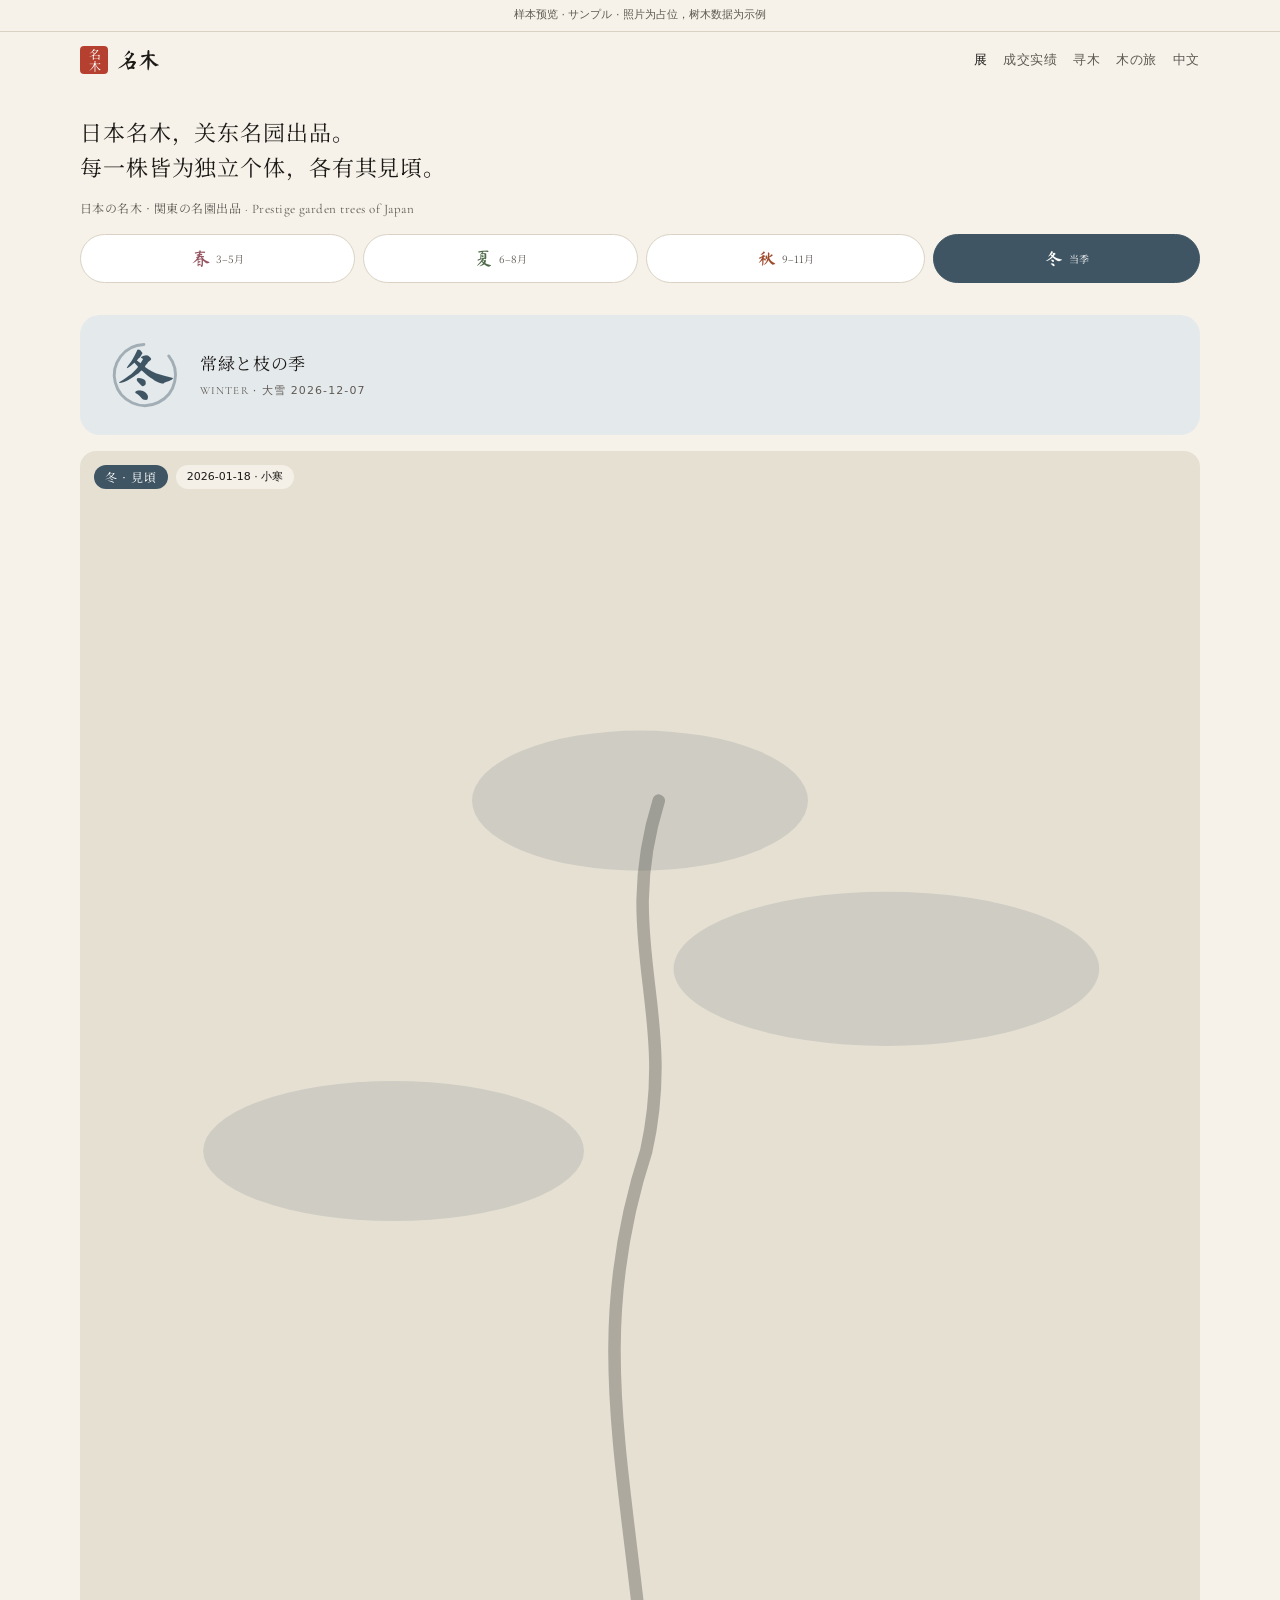
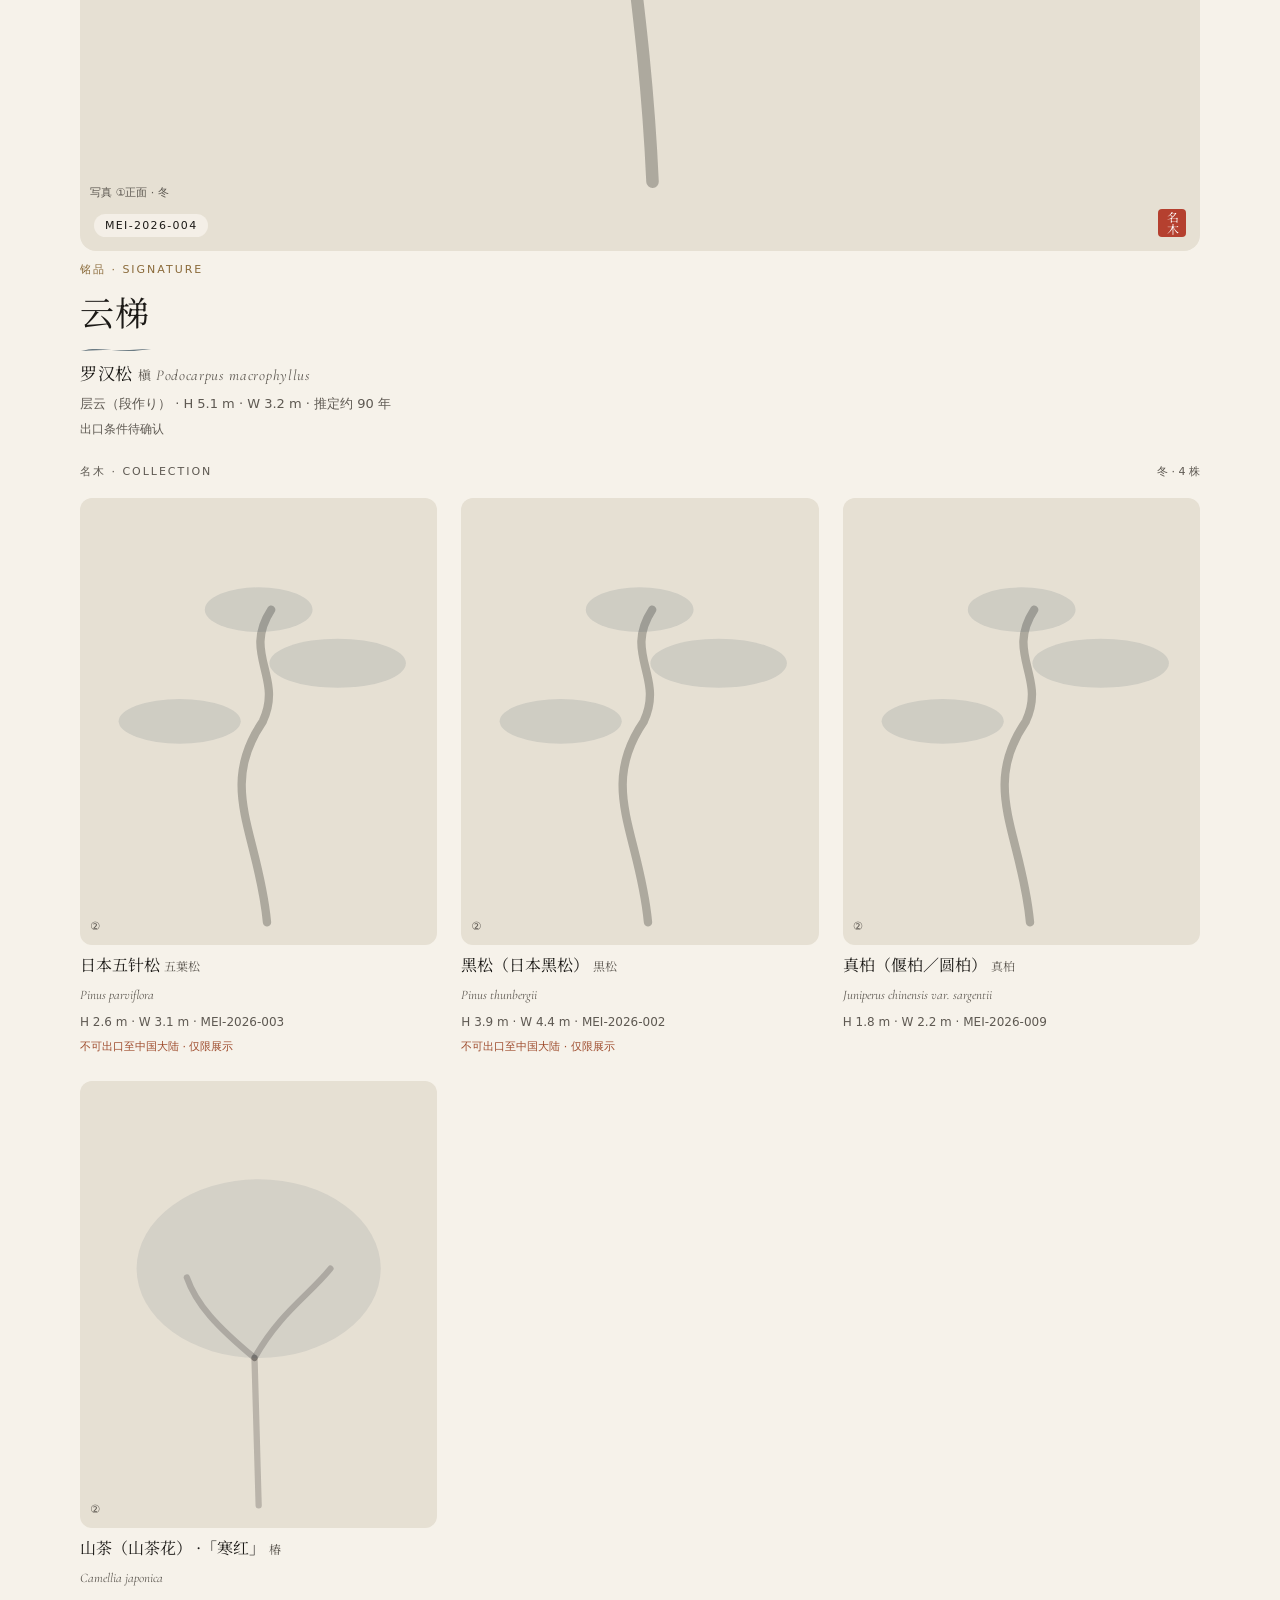
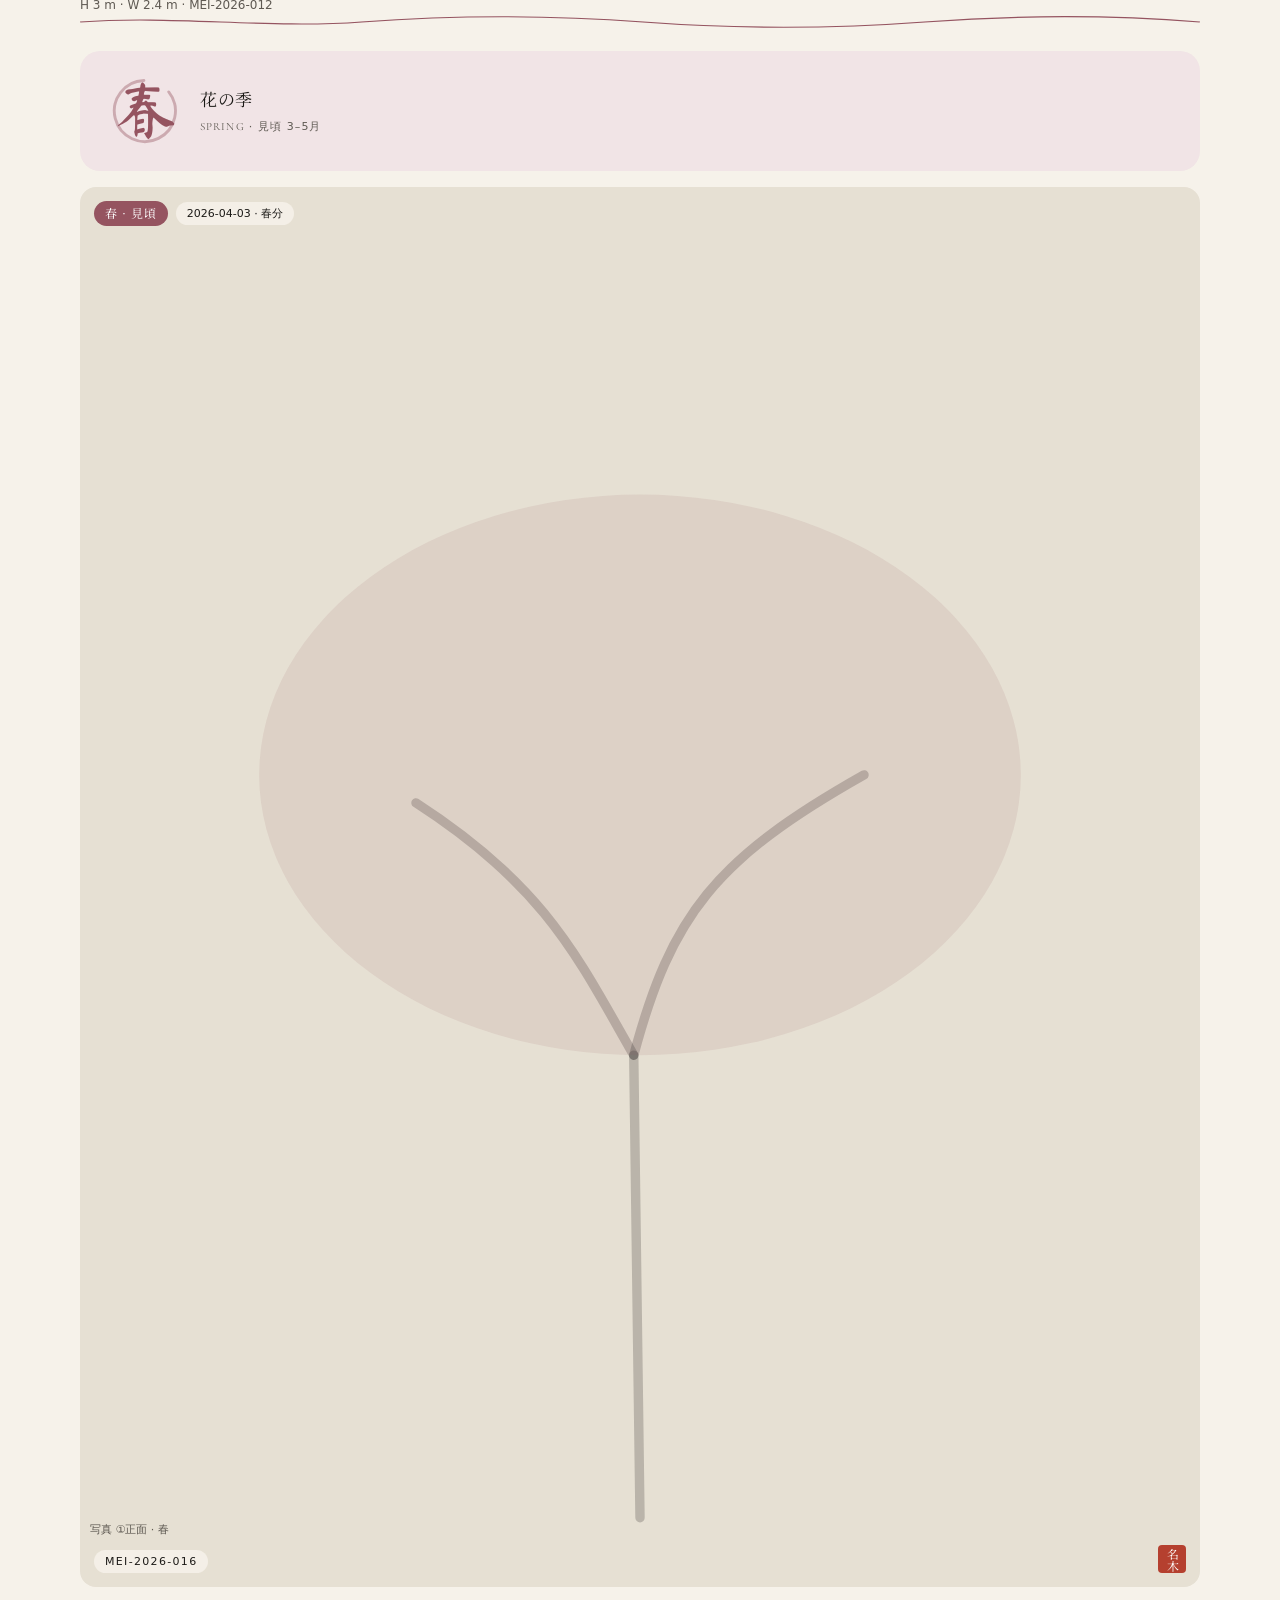
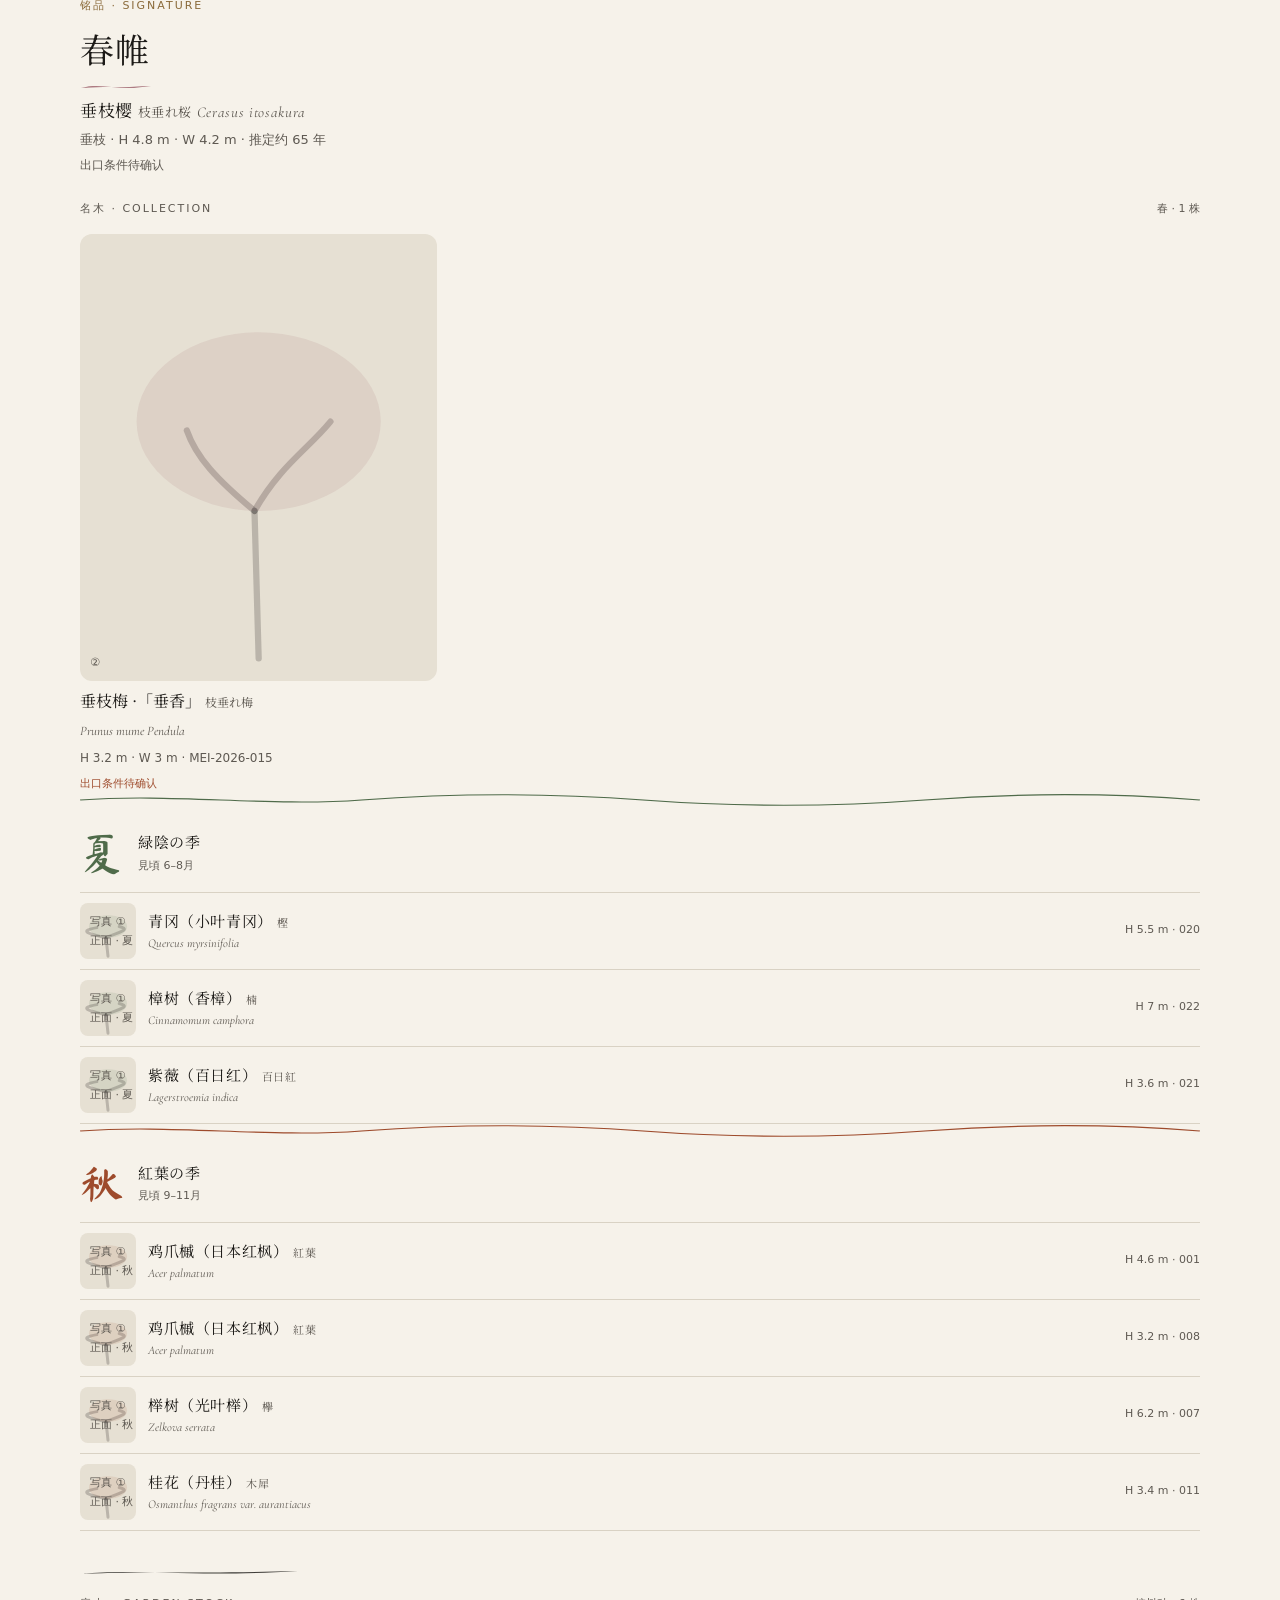
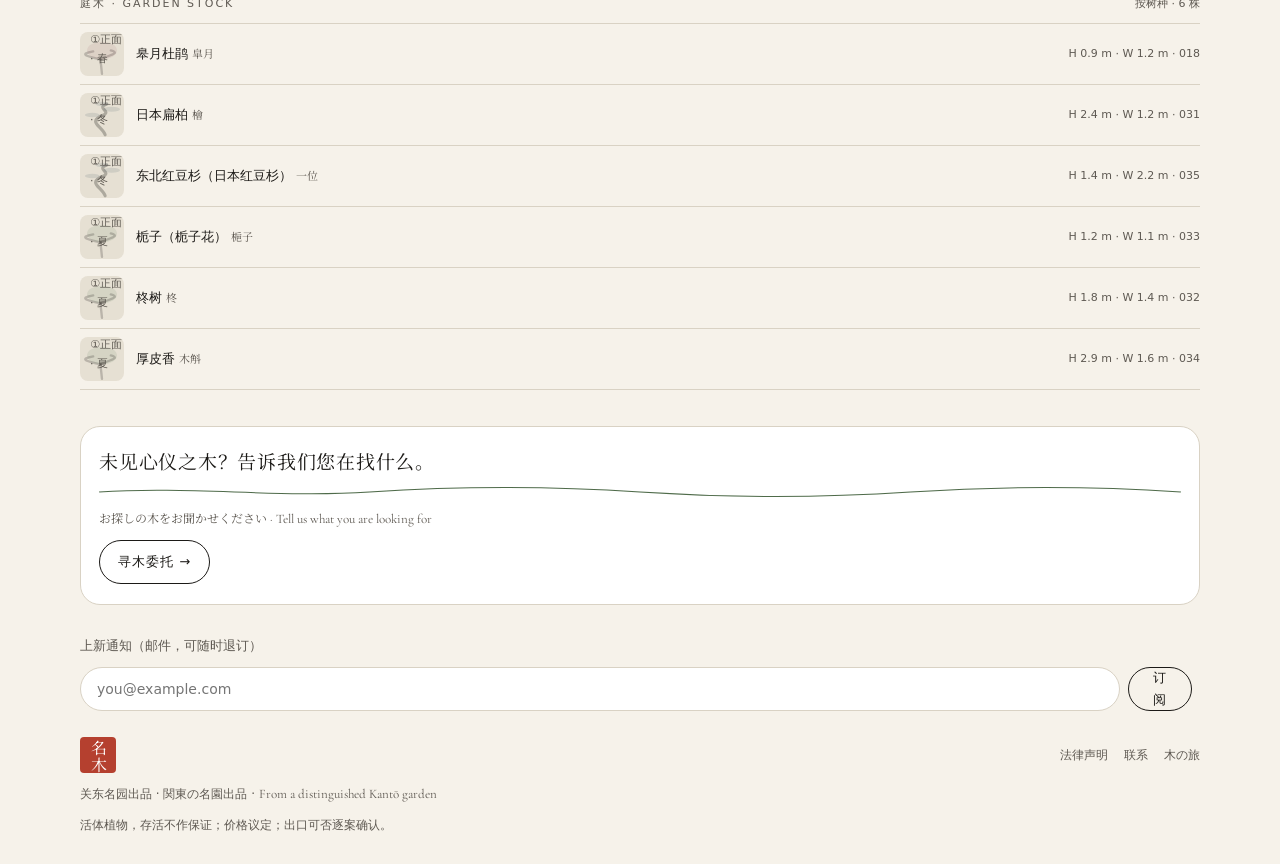
==== index.html @ 9f41e3e2 "mei: first code — four-season gallery, tree page, 木の旅, design system v2, seed data, API skeleton, sc" ====
<!doctype html>
<html lang="zh-Hans">
<head>
<meta charset="utf-8">
<meta name="viewport" content="width=device-width, initial-scale=1">
<title>名木 Mei — 日本名木 · 关东名园出品</title>
<meta name="description" content="日本名木的四季展厅。每一株皆为独立个体，各有其見頃。关东名园出品，价格议定，出口可否逐案确认。">
<meta name="mei-base" content="./">
<meta property="og:title" content="名木 Mei — 日本名木 · 关东名园出品">
<meta property="og:description" content="日本名木的四季展厅。每一株皆为独立个体，各有其見頃。">
<link rel="icon" href="assets/favicon.svg" type="image/svg+xml">
<!-- DEV ONLY: fonts from Google Fonts. Production self-hosts subsets (plan §8) — nothing Google-hosted on a China-facing page. -->
<link href="https://fonts.googleapis.com/css2?family=Noto+Serif+SC:wght@400;600&amp;family=Noto+Serif+JP:wght@400;600&amp;family=Shippori+Mincho+B1:wght@500;700&amp;family=ZCOOL+XiaoWei&amp;family=Ma+Shan+Zheng&amp;family=Cormorant+Garamond:ital,wght@0,400;0,500;1,400&amp;display=swap" rel="stylesheet">
<link rel="stylesheet" href="assets/mei.css">
</head>
<body>
<div id="sample-banner" class="sample-banner" aria-live="polite"></div>
<div class="wrap">
  <header class="hdr">
    <a class="brand" href="./" aria-label="名木 Mei 首页"><span class="seal">名木</span><span class="brush">名木</span></a>
    <nav>
      <a href="./" aria-current="page">展</a>
      <a href="./?sold=1">成交实绩</a>
      <a href="find/">寻木</a>
      <a href="journey/">木の旅</a>
      <a href="./?lang=zh" title="中文 · 日本語 · English">中文</a>
    </nav>
  </header>

  <section class="stack" style="padding-top: 26px; gap: 14px">
    <p class="dzh" style="font-size: 22px; line-height: 1.6">日本名木，关东名园出品。<br>每一株皆为独立个体，各有其見頃。</p>
    <p class="dja muted" lang="ja" style="font-size: 12px">日本の名木 · 関東の名園出品 <span class="en" style="font-size: 13px">· Prestige garden trees of Japan</span></p>
  </section>

  <main id="mei-home" style="margin-top: 14px"></main>

  <section class="panel white stack reveal in" style="margin-top: 36px; gap: 10px">
    <p class="dzh" style="font-size: 19px; line-height: 1.5">未见心仪之木？告诉我们您在找什么。</p>
    <svg class="orn wave" viewBox="0 0 320 12" preserveAspectRatio="none" aria-hidden="true" style="height: 12px"><path d="M0 6 C27 0 53 12 80 6 S133 0 160 6 S213 12 240 6 S293 0 320 6" fill="none" stroke="#4F6B4A" stroke-width="1"></path></svg>
    <p class="muted" lang="ja" style="font-size: 12px">お探しの木をお聞かせください <span class="en" style="font-size: 13px">· Tell us what you are looking for</span></p>
    <a class="btn ghost" href="find/" style="align-self: flex-start; padding: 0 18px">寻木委托 →</a>
  </section>

  <section class="stack" style="padding-top: 30px; gap: 10px">
    <label for="sub-email" class="muted" style="font-size: 13px">上新通知（邮件，可随时退订）</label>
    <form style="display: flex; gap: 8px" action="api/mei?action=subscribe" method="post" onsubmit="event.preventDefault(); this.querySelector('[data-msg]').textContent = '订阅功能在 P6 上线。';">
      <input id="sub-email" class="input" type="email" name="email" placeholder="you@example.com" required>
      <button type="submit" class="btn ghost" style="padding: 0 18px">订阅</button>
      <span data-msg class="muted" style="font-size: 12px; align-self: center"></span>
    </form>
  </section>

  <footer class="ftr">
    <div class="row">
      <span class="seal m">名木</span>
      <nav><a href="legal/">法律声明</a><a href="legal/#contact">联系</a><a href="journey/">木の旅</a></nav>
    </div>
    <span>关东名园出品 · 関東の名園出品 · <span class="en" style="font-size: 13px">From a distinguished Kantō garden</span></span>
    <span>活体植物，存活不作保证；价格议定；出口可否逐案确认。</span>
  </footer>
</div>
<script src="assets/qr.js"></script>
<script src="assets/mei.js"></script>
</body>
</html>
---- assets/mei.css ----
/* mei.css — 名木 Mei design system v2 (2026-10-03)
   Paper · ink · four seasons · gold hairline · red seal · curves.
   Rules: the paper is always paper; a season colour appears in five places only (chapter kanji,
   the hairline under a name, the 見頃 pill, the section wave, the poster corner); gold belongs to
   the signature tier; red belongs to the seal. The plaque is the one square thing. */

:root {
  --paper: #F6F2EA;
  --surface: #ECE7DC;
  --hairline: #D9D2C4;
  --ink: #1C1A17;
  --muted: #5E5952;
  --seal: #B5402F;
  --gold-line: #B08D57;
  --gold-text: #8A6A3A;
  --spring: #955460; --spring-tint: #F1E4E6;
  --summer: #4F6B4A; --summer-tint: #E8ECE2;
  --autumn: #9E4B2C; --autumn-tint: #F2E2D8;
  --winter: #3F5563; --winter-tint: #E4E9EC;
  --accent: var(--summer);
  --ph: #E6E0D3;

  --r-0: 0; --r-1: 6px; --r-2: 12px; --r-3: 20px; --r-pill: 999px;

  --f-sans: system-ui, "PingFang SC", "Hiragino Sans", "Microsoft YaHei", "Noto Sans CJK SC", sans-serif;
  --f-sans-ja: system-ui, "Hiragino Sans", "Yu Gothic", "Noto Sans CJK JP", sans-serif;
  --f-serif: "Noto Serif SC", "Noto Serif JP", serif;
  --f-serif-ja: "Noto Serif JP", serif;
  --f-dzh: "ZCOOL XiaoWei", "Noto Serif SC", serif;
  --f-dja: "Shippori Mincho B1", "Noto Serif JP", serif;
  --f-brush: "Ma Shan Zheng", "Noto Serif SC", serif;
  --f-latin: "Cormorant Garamond", Georgia, serif;

  --gutter: 16px;
  --max: 1200px;
}

*, *::before, *::after { box-sizing: border-box; }
html { -webkit-text-size-adjust: 100%; }
body {
  margin: 0; background: var(--paper); color: var(--ink);
  font-family: var(--f-sans); font-size: 16px; line-height: 1.7;
  -webkit-font-smoothing: antialiased;
}
:lang(ja) { font-family: var(--f-serif-ja); }
:lang(ja).sans, :lang(ja) .sans { font-family: var(--f-sans-ja); }
a { color: var(--accent); text-decoration: none; }
a:hover { color: #3E563A; }
img, svg, video { display: block; max-width: 100%; }
h1, h2, h3, p, dl, dt, dd, figure { margin: 0; }
button, input, select, textarea { font: inherit; color: inherit; }
button { cursor: pointer; }
:focus-visible { outline: 2px solid var(--ink); outline-offset: 3px; border-radius: 4px; }
.sr { position: absolute; width: 1px; height: 1px; overflow: hidden; clip: rect(0 0 0 0); white-space: nowrap; }

/* type voices */
.serif { font-family: var(--f-serif); }
.dzh { font-family: var(--f-dzh); letter-spacing: 0.04em; }
.dja { font-family: var(--f-dja); letter-spacing: 0.04em; }
.brush { font-family: var(--f-brush); }
.latin { font-family: var(--f-latin); font-style: italic; }
.en { font-family: var(--f-latin); }
.num { font-variant-numeric: tabular-nums; }
.muted { color: var(--muted); }
.lbl { font-size: 11px; letter-spacing: 0.18em; color: var(--muted); }
.vert { writing-mode: vertical-rl; text-orientation: mixed; }

/* season colours */
.s-spring { --season: var(--spring); --season-tint: var(--spring-tint); }
.s-summer { --season: var(--summer); --season-tint: var(--summer-tint); }
.s-autumn { --season: var(--autumn); --season-tint: var(--autumn-tint); }
.s-winter { --season: var(--winter); --season-tint: var(--winter-tint); }
.season-ink { color: var(--season); }

/* layout */
.wrap { width: 100%; max-width: var(--max); margin: 0 auto; padding: 0 var(--gutter); }
@media (min-width: 900px) { :root { --gutter: 40px; } }
.stack { display: flex; flex-direction: column; }
.grid2 { display: grid; grid-template-columns: repeat(2, minmax(0, 1fr)); gap: 14px; }
.grid4 { display: grid; grid-template-columns: repeat(4, minmax(0, 1fr)); gap: 8px; }
@media (min-width: 900px) { .grid2 { grid-template-columns: repeat(3, minmax(0, 1fr)); gap: 24px; } .grid4 { gap: 12px; } }

/* header / footer */
.hdr { height: 56px; display: flex; align-items: center; justify-content: space-between; }
.hdr nav { display: flex; gap: 16px; font-size: 13px; letter-spacing: 0.04em; }
.hdr nav a { color: var(--muted); }
.hdr nav a[aria-current="page"] { color: var(--ink); }
.brand { display: inline-flex; align-items: center; gap: 8px; color: var(--ink); }
.brand .brush { font-size: 22px; line-height: 1; }
.ftr { padding: 26px 0 28px; display: flex; flex-direction: column; gap: 10px; font-size: 12px; color: var(--muted); }
.ftr .row { display: flex; justify-content: space-between; align-items: center; }
.ftr nav { display: flex; gap: 16px; }
.ftr nav a { color: var(--muted); }

/* seal — the red 落款, two characters stacked */
.seal {
  display: inline-flex; align-items: center; justify-content: center;
  background: var(--seal); color: #fff; border-radius: 4px; line-height: 1;
  font-family: var(--f-dja); writing-mode: vertical-rl; text-orientation: upright; letter-spacing: 0.04em;
  width: 28px; height: 28px; font-size: 12px; flex-shrink: 0;
}
.seal.m { width: 36px; height: 36px; font-size: 16px; }
.seal.l { width: 44px; height: 44px; font-size: 19px; }
.seal.xl { width: 64px; height: 64px; font-size: 28px; }

/* pills */
.pill { display: inline-flex; align-items: center; gap: 6px; padding: 5px 11px; border-radius: var(--r-pill); font-size: 12px; letter-spacing: 0.08em; line-height: 1.2; }
.pill.season { color: #fff; background: var(--season); font-family: var(--f-serif); }
.pill.paper { color: var(--ink); background: rgba(246, 242, 234, 0.88); }
.pill.ghost { border: 1px solid var(--hairline); background: #fff; color: var(--ink); }

/* photo frames + placeholders */
.ph { position: relative; overflow: hidden; background: var(--ph); border-radius: var(--r-2); }
.ph > svg.silhouette { position: absolute; inset: 0; width: 100%; height: 100%; }
.ph > img { position: absolute; inset: 0; width: 100%; height: 100%; object-fit: cover; }
.ph .cap { position: absolute; left: 10px; bottom: 8px; font-size: 11px; color: var(--muted); }
.ph.hero { border-radius: 16px; aspect-ratio: 4 / 5; }
.ph.hero .cap { bottom: 48px; }   /* keep the placeholder caption clear of the catalogue pill */
.ph .tl { position: absolute; left: 14px; top: 14px; display: flex; gap: 8px; align-items: center; }
.ph .bl { position: absolute; left: 14px; bottom: 14px; }
.ph .br { position: absolute; right: 14px; bottom: 14px; }
@media (min-width: 900px) { .ph.hero.wide { aspect-ratio: 3 / 2; border-radius: 0 0 24px 24px; } }

/* cards, panels */
.card { border: 1px solid var(--hairline); border-radius: var(--r-2); background: #fff; }
.panel { background: var(--surface); border-radius: var(--r-3); padding: 20px 18px; }
.panel.white { background: #fff; border: 1px solid var(--hairline); }

/* the plaque — the one square thing */
.plaque { display: flex; flex-direction: column; }
.plaque .row { display: flex; justify-content: space-between; gap: 12px; padding: 10px 0; border-top: 1px solid var(--hairline); }
.plaque .row:last-child { border-bottom: 1px solid var(--hairline); }
.plaque dt { font-size: 13px; color: var(--muted); }
.plaque dd { font-size: 15px; text-align: right; }
.plaque + .foot { margin-top: 8px; font-size: 11px; color: var(--muted); line-height: 1.6; }

/* export status card with the season arc */
.export { position: relative; padding: 14px 16px 14px 24px; border: 1px solid var(--hairline); border-radius: var(--r-2); background: #fff; display: flex; flex-direction: column; gap: 6px; }
.export .arc { position: absolute; left: 7px; top: 14px; }
.export .zh { font-family: var(--f-dzh); font-size: 16px; line-height: 1.5; }
.export .sub { font-size: 12px; color: var(--muted); }
.export .fixed { margin-top: 4px; font-size: 12px; color: var(--muted); line-height: 1.6; }

/* buttons */
.btn { display: inline-flex; align-items: center; justify-content: center; height: 52px; padding: 0 22px; border-radius: var(--r-pill); border: 0; background: var(--accent); color: #fff; font-size: 16px; letter-spacing: 0.12em; }
.btn.block { width: 100%; }
.btn.ghost { background: transparent; border: 1px solid var(--ink); color: var(--ink); height: 44px; font-size: 13px; letter-spacing: 0.08em; }
.input { height: 44px; border: 1px solid var(--hairline); border-radius: var(--r-pill); background: #fff; padding: 0 16px; font-size: 14px; width: 100%; }

/* section ornaments (SVG injected by mei.js) */
.orn { display: block; }
.orn.wave { width: 100%; height: 14px; }
.orn.brushline { width: 220px; height: 12px; }
.orn.branch { width: 170px; height: 18px; }

/* chapter head */
.chapter-head { position: relative; padding: 18px 18px 18px 20px; background: var(--season-tint); border-radius: var(--r-3); display: flex; align-items: center; gap: 16px; }
.chapter-head .kanji { position: relative; width: 84px; height: 84px; flex-shrink: 0; }
.chapter-head .kanji svg { position: absolute; inset: 0; }
.chapter-head .kanji .brush { position: absolute; left: 16px; top: 10px; font-size: 60px; line-height: 1; color: var(--season); }
.chapter-head .title { font-family: var(--f-dzh); font-size: 17px; letter-spacing: 0.04em; }
.chapter-head .sub { font-size: 11px; color: var(--muted); letter-spacing: 0.1em; font-family: var(--f-latin); }

/* season nav */
.season-nav { display: flex; gap: 8px; }
.season-nav a { flex-grow: 1; justify-content: center; font-family: var(--f-brush); font-size: 18px; padding: 8px 0; border: 1px solid var(--hairline); background: #fff; color: var(--season); border-radius: var(--r-pill); display: inline-flex; align-items: center; gap: 6px; }
.season-nav a small { font-family: var(--f-serif); font-size: 10px; color: var(--muted); }
.season-nav a.on { background: var(--season); border-color: var(--season); color: #fff; }
.season-nav a.on small { color: #fff; }

/* tree cards */
.tcard { display: flex; flex-direction: column; gap: 6px; color: var(--ink); }
.tcard .name { font-family: var(--f-dzh); font-size: 16px; }
.tcard .name .ja { font-size: 12px; color: var(--muted); }
.tcard .latin { font-size: 13px; color: var(--muted); }
.tcard .meta { font-size: 12px; color: var(--muted); }
.tcard .warn { font-size: 11px; color: var(--autumn); }
.sig { display: flex; flex-direction: column; gap: 10px; color: var(--ink); }
.sig .tier { font-size: 11px; letter-spacing: 0.18em; color: var(--gold-text); }
.sig h2 { font-family: var(--f-dzh); font-size: 34px; font-weight: 400; letter-spacing: 0.04em; }
.rowl { display: grid; grid-template-columns: 56px minmax(0, 1fr) auto; gap: 12px; align-items: center; padding: 10px 0; border-top: 1px solid var(--hairline); color: var(--ink); }
.rowl:last-child { border-bottom: 1px solid var(--hairline); }
.rowl .ph { height: 56px; border-radius: 8px; }
.rowl.small { grid-template-columns: 44px minmax(0, 1fr) auto; padding: 8px 0; }
.rowl.small .ph { height: 44px; }

/* tree page */
.tree-name h1 { font-family: var(--f-dzh); font-size: 46px; font-weight: 400; line-height: 1.1; letter-spacing: 0.04em; }
.tree-name .species { font-family: var(--f-dzh); font-size: 20px; line-height: 1.5; }
.tree-name .latin { font-size: 19px; color: var(--muted); }
.tree-name .en { font-size: 13px; color: var(--muted); }
.tree-name .vert { font-family: var(--f-dja); font-size: 17px; letter-spacing: 0.22em; color: var(--muted); border-left: 1px solid var(--hairline); padding-left: 10px; justify-self: end; margin-top: 22px; }
.text h2 { font-family: var(--f-dzh); font-size: 24px; font-weight: 400; line-height: 1.45; letter-spacing: 0.02em; }
.text p { font-family: var(--f-serif); font-size: 16px; line-height: 1.9; }
.knowledge dl { display: flex; flex-direction: column; gap: 10px; }
.knowledge .k { display: grid; grid-template-columns: 56px minmax(0, 1fr); gap: 10px; }
.knowledge dt { font-size: 12px; color: var(--muted); padding-top: 3px; }
.knowledge dd { font-size: 14px; line-height: 1.7; }
@media (min-width: 900px) {
  .tree-grid { display: grid; grid-template-columns: repeat(12, minmax(0, 1fr)); gap: 32px; }
  .tree-grid .left { grid-column: span 7; }
  .tree-grid .right { grid-column: span 5; position: sticky; top: 24px; align-self: start; }
  .tree-name h1 { font-size: 56px; }
  .knowledge dl { display: grid; grid-template-columns: repeat(2, minmax(0, 1fr)); gap: 14px 28px; }
}

/* motion */
.reveal { opacity: 0; transform: translateY(12px); transition: opacity 600ms ease-out, transform 600ms ease-out; }
.reveal.in { opacity: 1; transform: none; }
@media (prefers-reduced-motion: reduce) { .reveal { opacity: 1; transform: none; transition: none; } }

/* sample banner (preview only) */
.sample-banner { font-size: 11px; color: var(--muted); text-align: center; padding: 6px 16px; border-bottom: 1px solid var(--hairline); }
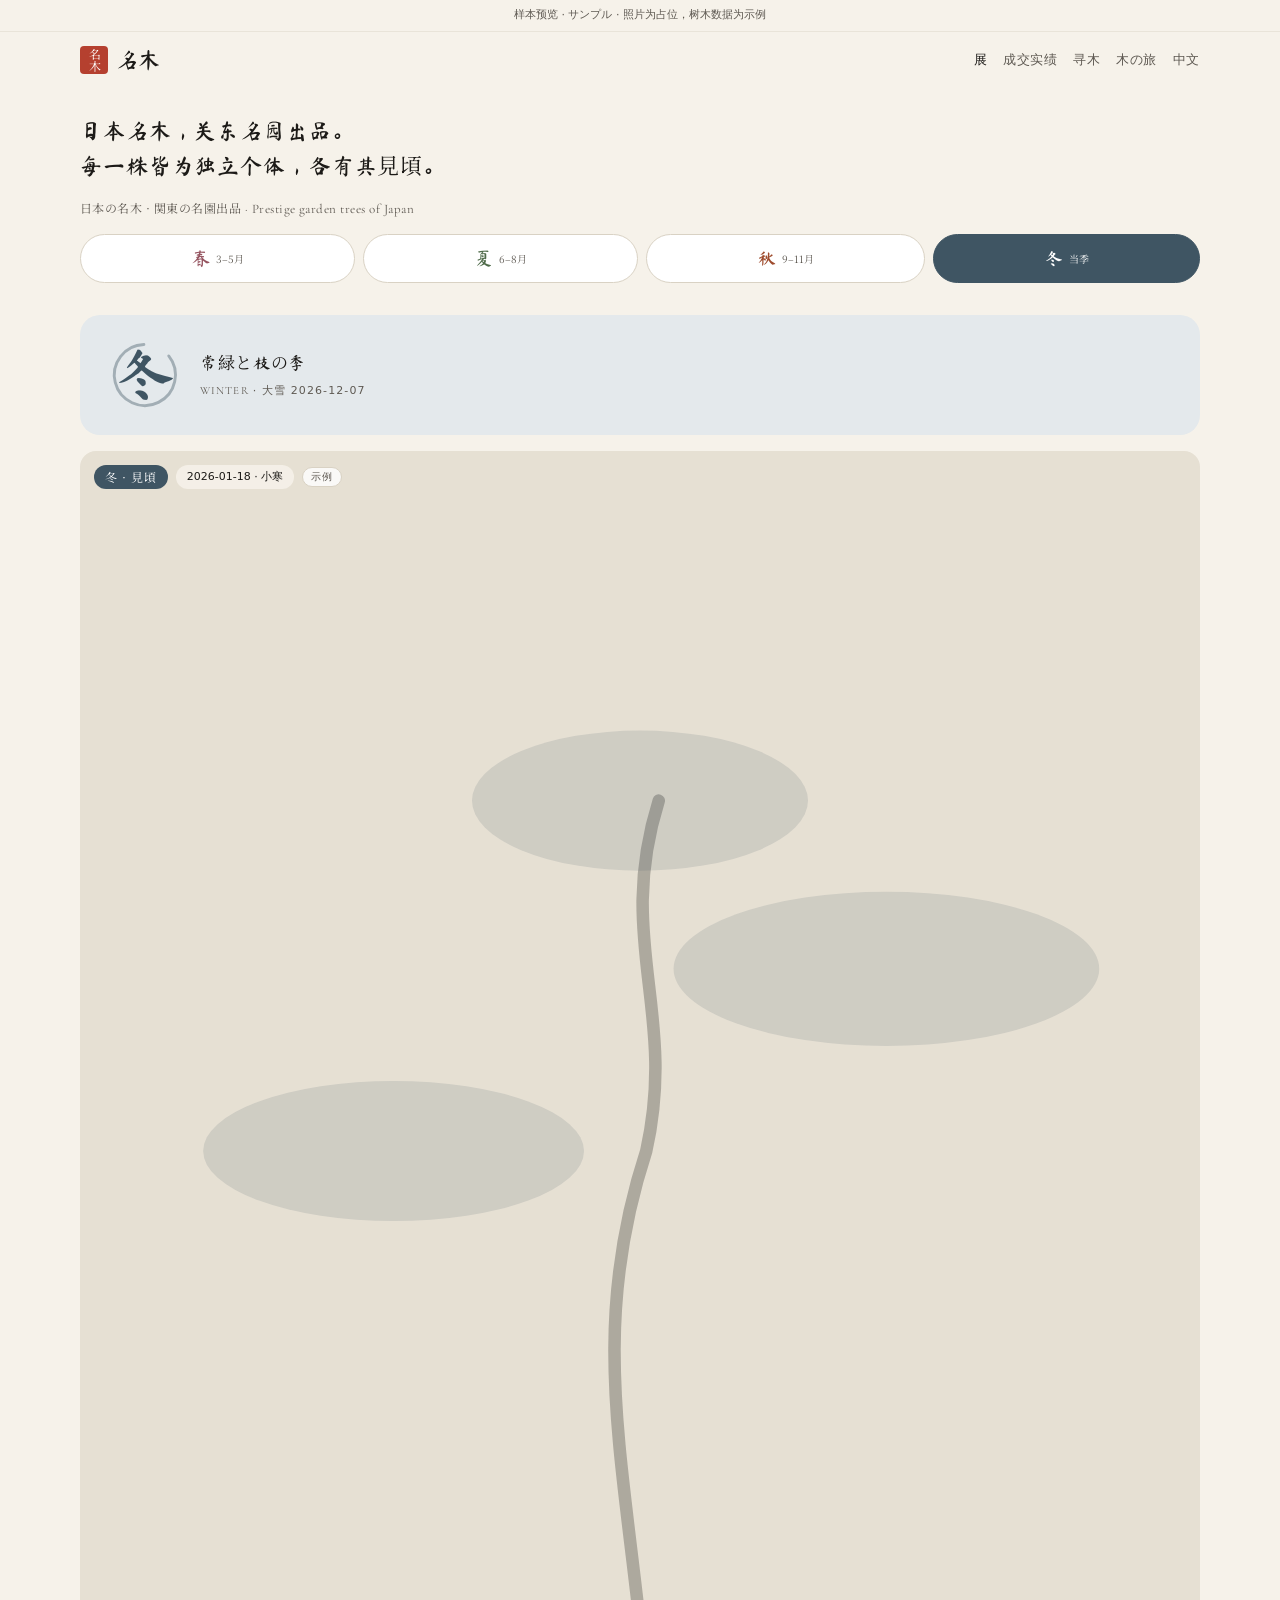
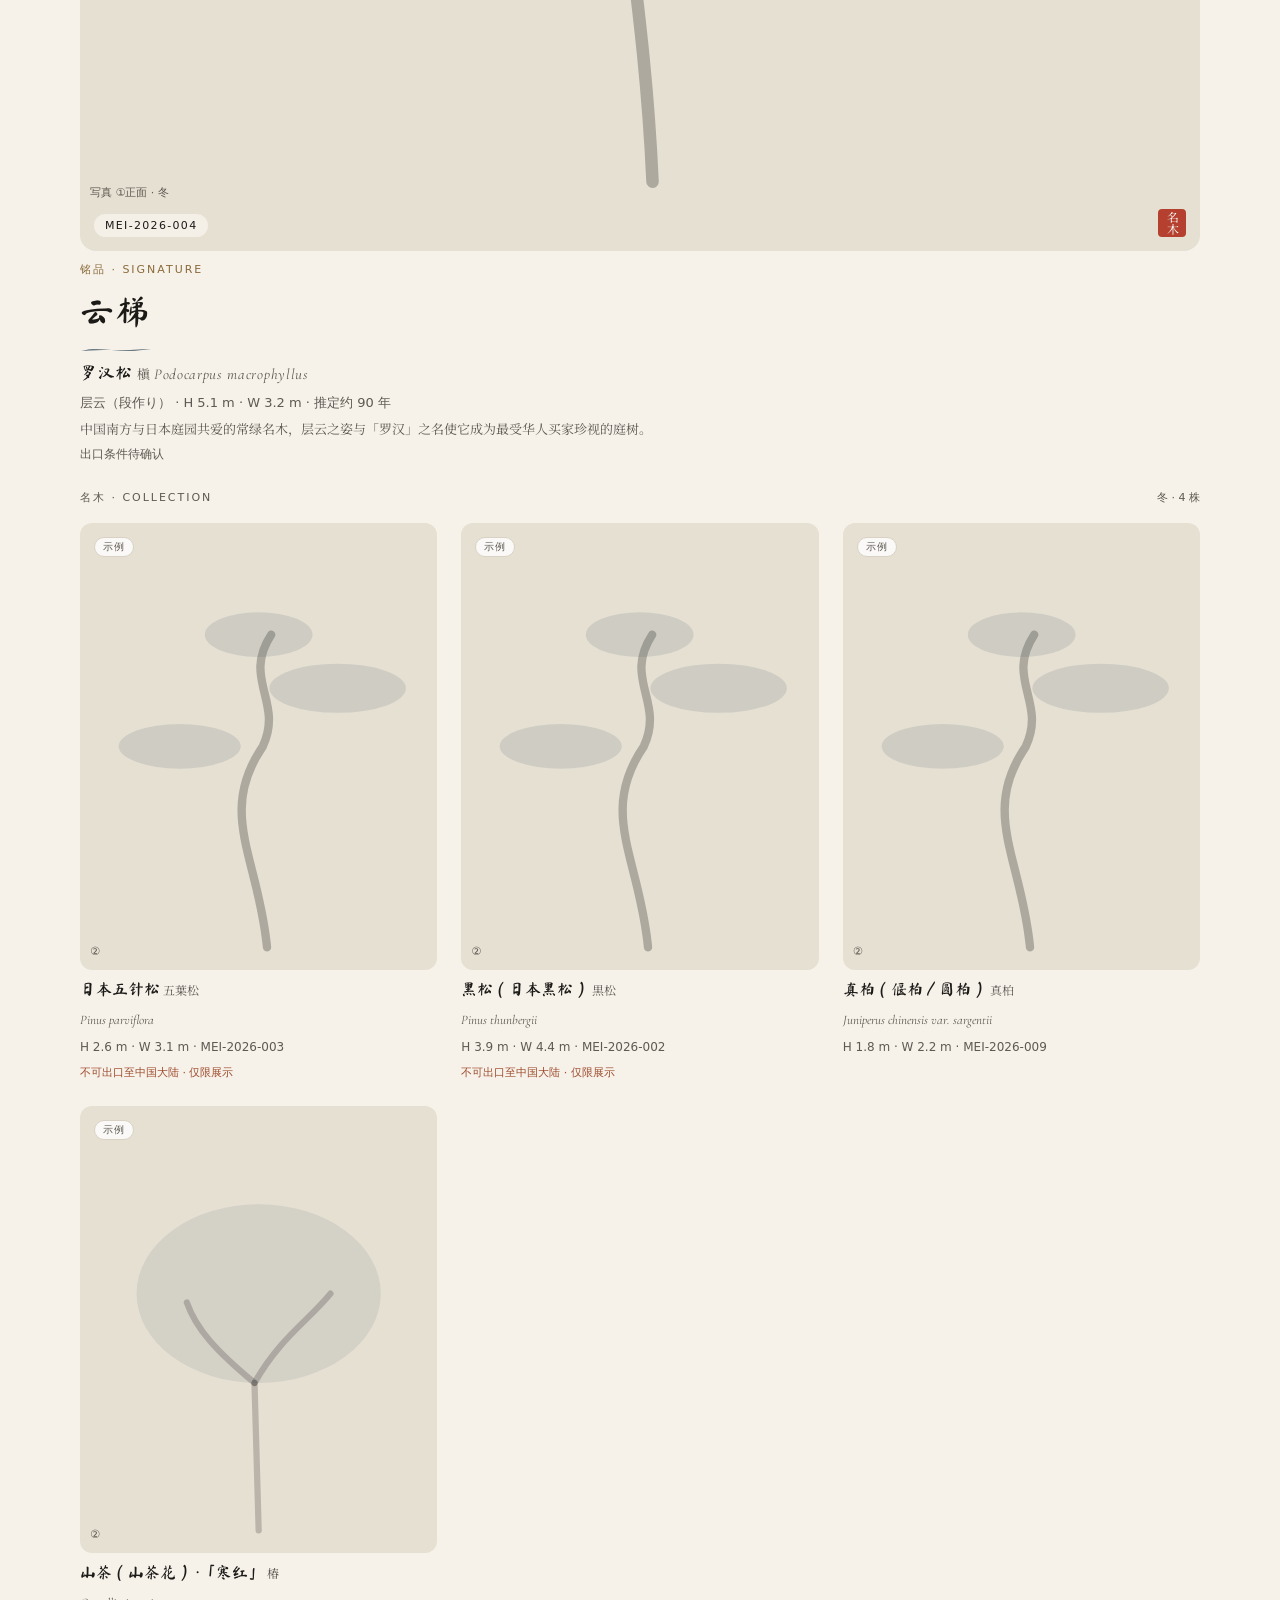
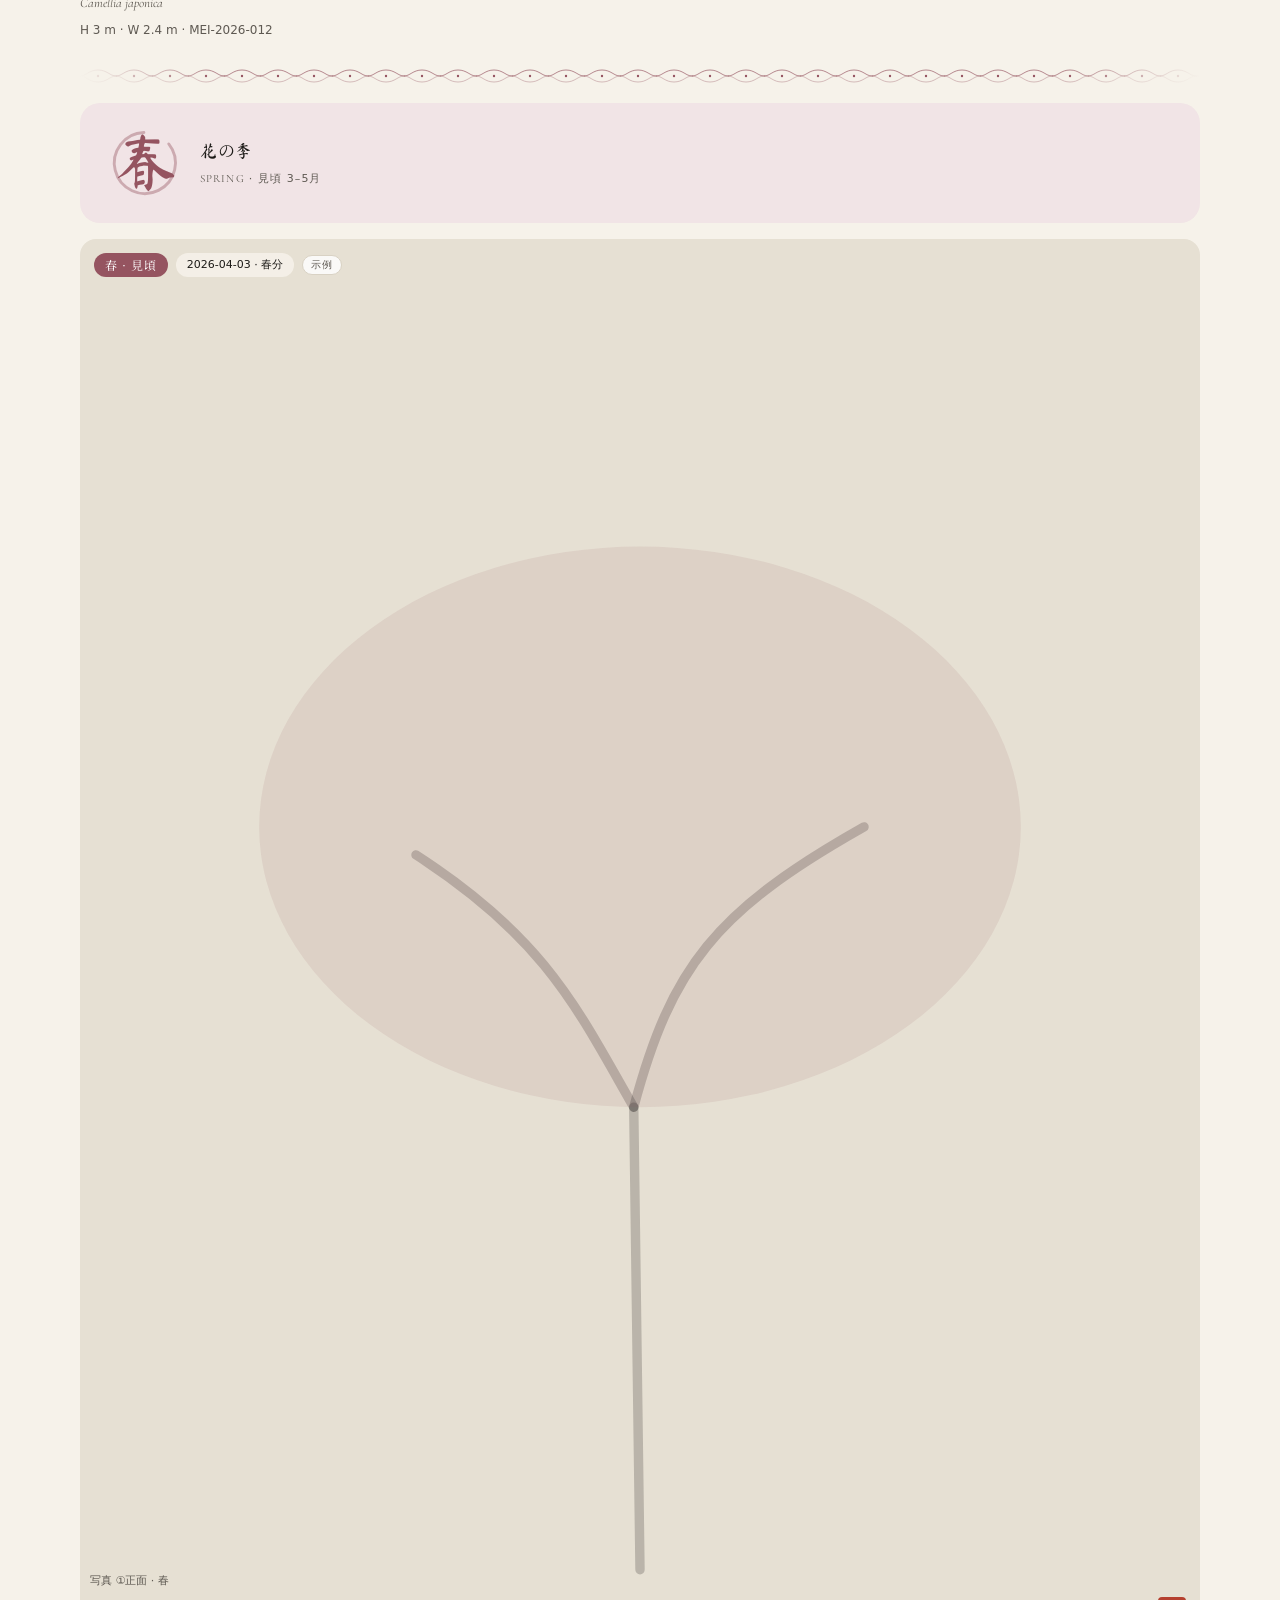
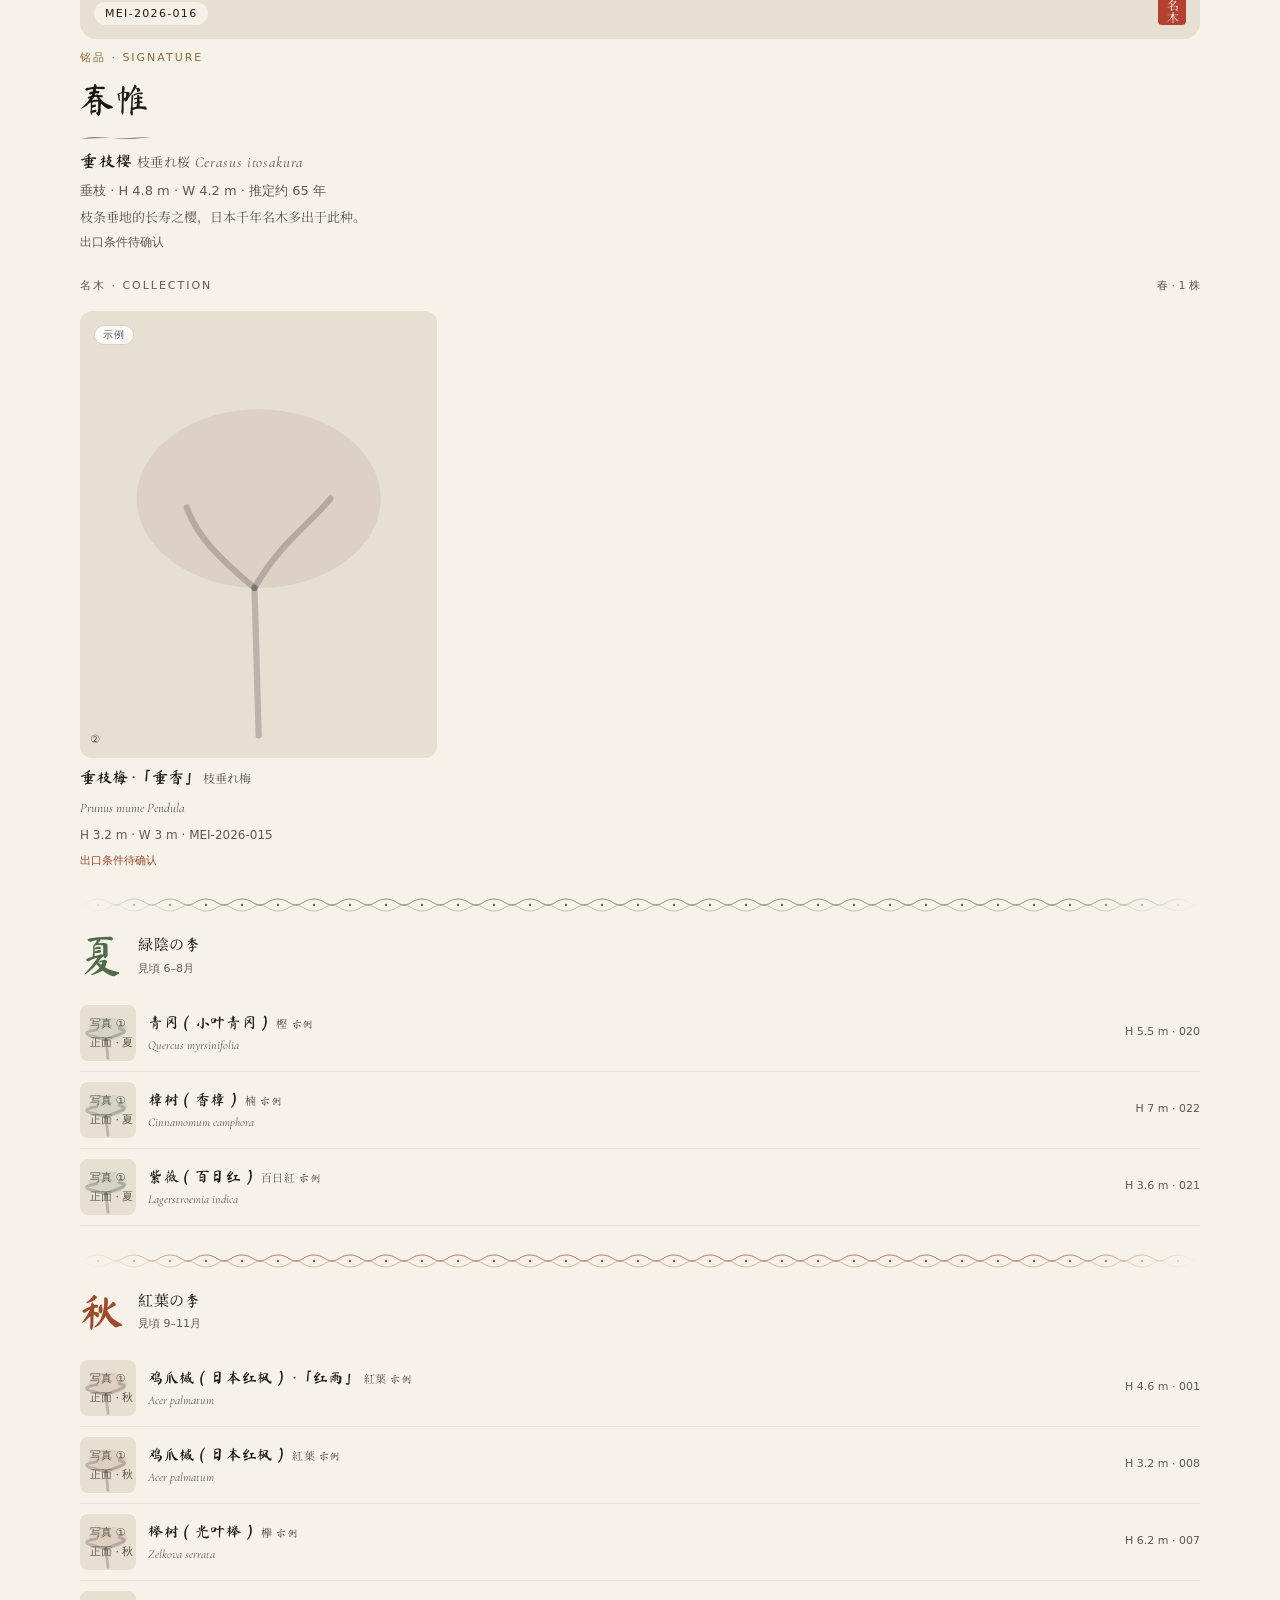
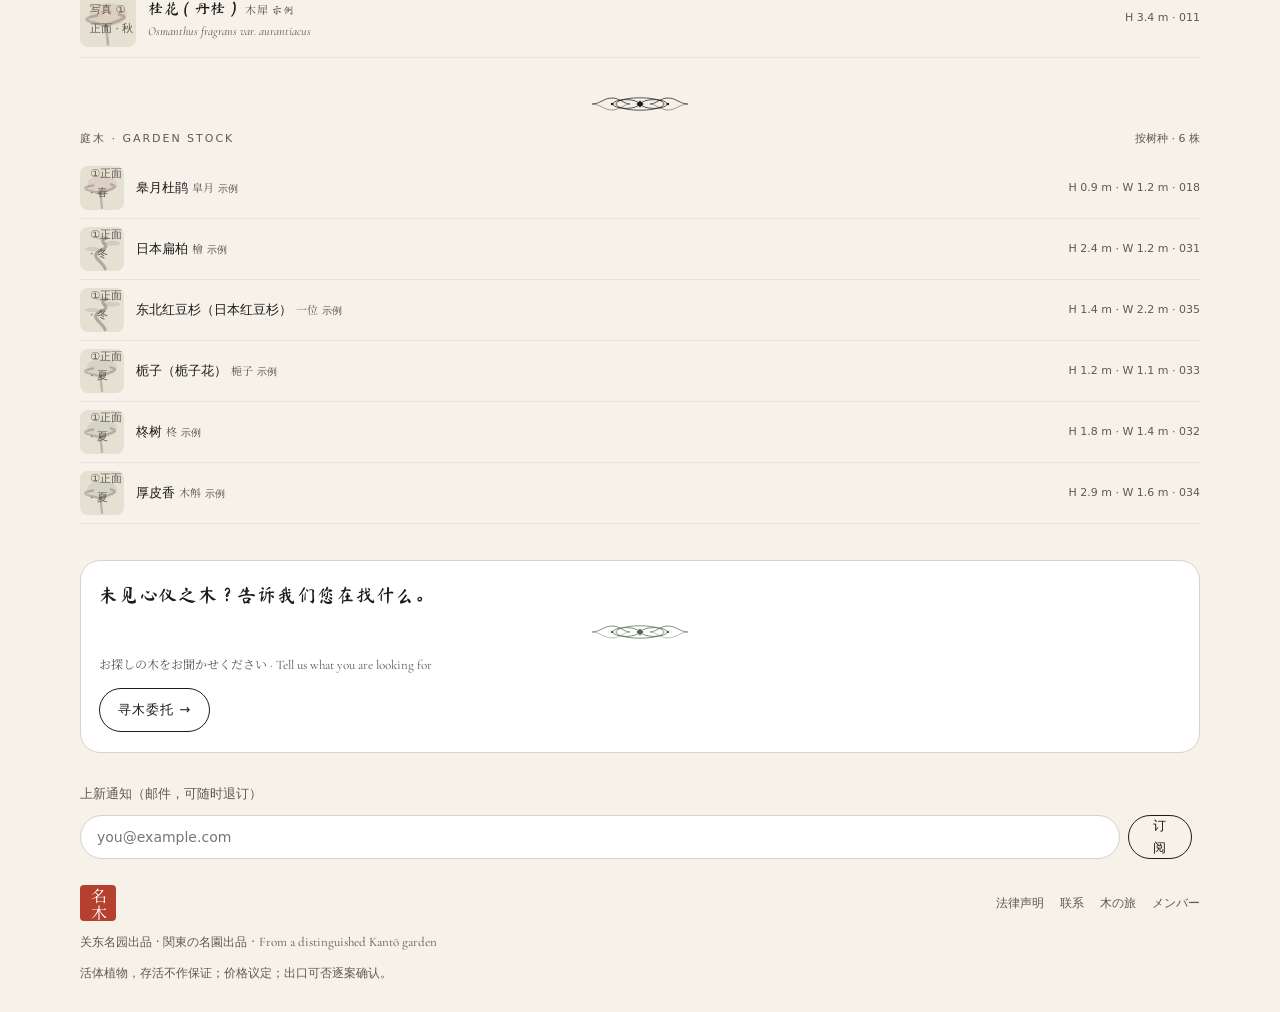
==== commit e6aeeca6: "Round 3: member entrance, 审 desk v0, real trees first, sample photo replace, 树种小识 intro + links, lac" ====
--- a/index.html
+++ b/index.html
@@ -10,7 +10,7 @@
 <meta property="og:description" content="日本名木的四季展厅。每一株皆为独立个体，各有其見頃。">
 <link rel="icon" href="assets/favicon.svg" type="image/svg+xml">
 <!-- DEV ONLY: fonts from Google Fonts. Production self-hosts subsets (plan §8) — nothing Google-hosted on a China-facing page. -->
-<link href="https://fonts.googleapis.com/css2?family=Noto+Serif+SC:wght@400;600&amp;family=Noto+Serif+JP:wght@400;600&amp;family=Shippori+Mincho+B1:wght@500;700&amp;family=ZCOOL+XiaoWei&amp;family=Ma+Shan+Zheng&amp;family=Cormorant+Garamond:ital,wght@0,400;0,500;1,400&amp;display=swap" rel="stylesheet">
+<link href="https://fonts.googleapis.com/css2?family=Noto+Serif+SC:wght@400;600&amp;family=Noto+Serif+JP:wght@400;600&amp;family=Shippori+Mincho+B1:wght@500;700&amp;family=Ma+Shan+Zheng&amp;family=Cormorant+Garamond:ital,wght@0,400;0,500;1,400&amp;display=swap" rel="stylesheet">
 <link rel="stylesheet" href="assets/mei.css">
 </head>
 <body>
@@ -34,9 +34,9 @@
 
   <main id="mei-home" style="margin-top: 14px"></main>
 
-  <section class="panel white stack reveal in" style="margin-top: 36px; gap: 10px">
+  <section class="panel white stack reveal in" style="margin-top: 36px; gap: 12px">
     <p class="dzh" style="font-size: 19px; line-height: 1.5">未见心仪之木？告诉我们您在找什么。</p>
-    <svg class="orn wave" viewBox="0 0 320 12" preserveAspectRatio="none" aria-hidden="true" style="height: 12px"><path d="M0 6 C27 0 53 12 80 6 S133 0 160 6 S213 12 240 6 S293 0 320 6" fill="none" stroke="#4F6B4A" stroke-width="1"></path></svg>
+    <svg class="orn lace" viewBox="0 0 320 20" aria-hidden="true"><defs><linearGradient id="fl" x1="0" x2="1"><stop offset="0" stop-color="#4F6B4A" stop-opacity="0"/><stop offset="1" stop-color="#4F6B4A" stop-opacity="0.7"/></linearGradient><linearGradient id="fr" x1="0" x2="1"><stop offset="0" stop-color="#4F6B4A" stop-opacity="0.7"/><stop offset="1" stop-color="#4F6B4A" stop-opacity="0"/></linearGradient></defs><path d="M0 10 H112" stroke="url(#fl)" stroke-width="0.9" fill="none"/><path d="M208 10 H320" stroke="url(#fr)" stroke-width="0.9" fill="none"/><g fill="none" stroke="#4F6B4A" stroke-width="0.9" stroke-opacity="0.8"><ellipse cx="160" cy="10" rx="24" ry="6.2"/><ellipse cx="146" cy="10" rx="13" ry="4.4"/><ellipse cx="174" cy="10" rx="13" ry="4.4"/><path d="M112 10 C120 10 124 4 132 4 S144 10 150 10"/><path d="M208 10 C200 10 196 4 188 4 S176 10 170 10"/><path d="M112 10 C120 10 124 16 132 16 S144 10 150 10" stroke-opacity="0.45"/><path d="M208 10 C200 10 196 16 188 16 S176 10 170 10" stroke-opacity="0.45"/></g><rect x="157.5" y="7.5" width="5" height="5" transform="rotate(45 160 10)" fill="#4F6B4A"/><circle cx="132" cy="10" r="1.2" fill="#4F6B4A"/><circle cx="188" cy="10" r="1.2" fill="#4F6B4A"/></svg>
     <p class="muted" lang="ja" style="font-size: 12px">お探しの木をお聞かせください <span class="en" style="font-size: 13px">· Tell us what you are looking for</span></p>
     <a class="btn ghost" href="find/" style="align-self: flex-start; padding: 0 18px">寻木委托 →</a>
   </section>
@@ -53,7 +53,7 @@
   <footer class="ftr">
     <div class="row">
       <span class="seal m">名木</span>
-      <nav><a href="legal/">法律声明</a><a href="legal/#contact">联系</a><a href="journey/">木の旅</a></nav>
+      <nav><a href="legal/">法律声明</a><a href="legal/#contact">联系</a><a href="journey/">木の旅</a><a href="login/" title="供給者・スタッフの入口" rel="nofollow">メンバー</a></nav>
     </div>
     <span>关东名园出品 · 関東の名園出品 · <span class="en" style="font-size: 13px">From a distinguished Kantō garden</span></span>
     <span>活体植物，存活不作保证；价格议定；出口可否逐案确认。</span>
--- a/assets/mei.css
+++ b/assets/mei.css
@@ -8,6 +8,7 @@
   --paper: #F6F2EA;
   --surface: #ECE7DC;
   --hairline: #D9D2C4;
+  --hairline-soft: #E9E4D9;      /* lines INSIDE a section: plaque rows, list rows — quieter than the frame hairline */
   --ink: #1C1A17;
   --muted: #5E5952;
   --seal: #B5402F;
@@ -26,7 +27,7 @@
   --f-sans-ja: system-ui, "Hiragino Sans", "Yu Gothic", "Noto Sans CJK JP", sans-serif;
   --f-serif: "Noto Serif SC", "Noto Serif JP", serif;
   --f-serif-ja: "Noto Serif JP", serif;
-  --f-dzh: "ZCOOL XiaoWei", "Noto Serif SC", serif;
+  --f-dzh: "Ma Shan Zheng", "Noto Serif SC", serif;      /* the brush of the 名木 wordmark carries every Chinese title (owner, 2026-10-03) */
   --f-dja: "Shippori Mincho B1", "Noto Serif JP", serif;
   --f-brush: "Ma Shan Zheng", "Noto Serif SC", serif;
   --f-latin: "Cormorant Garamond", Georgia, serif;
@@ -108,6 +109,7 @@
 .pill.season { color: #fff; background: var(--season); font-family: var(--f-serif); }
 .pill.paper { color: var(--ink); background: rgba(246, 242, 234, 0.88); }
 .pill.ghost { border: 1px solid var(--hairline); background: #fff; color: var(--ink); }
+.pill.tag { background: rgba(255, 255, 255, 0.82); color: var(--muted); border: 1px solid var(--hairline); font-size: 10px; padding: 3px 8px; letter-spacing: 0.1em; }
 
 /* photo frames + placeholders */
 .ph { position: relative; overflow: hidden; background: var(--ph); border-radius: var(--r-2); }
@@ -128,7 +130,8 @@
 
 /* the plaque — the one square thing */
 .plaque { display: flex; flex-direction: column; }
-.plaque .row { display: flex; justify-content: space-between; gap: 12px; padding: 10px 0; border-top: 1px solid var(--hairline); }
+.plaque .row { display: flex; justify-content: space-between; gap: 12px; padding: 10px 0; border-top: 1px solid var(--hairline-soft); }
+.plaque .row:first-child { border-top: 1px solid var(--hairline); }
 .plaque .row:last-child { border-bottom: 1px solid var(--hairline); }
 .plaque dt { font-size: 13px; color: var(--muted); }
 .plaque dd { font-size: 15px; text-align: right; }
@@ -147,8 +150,10 @@
 .btn.ghost { background: transparent; border: 1px solid var(--ink); color: var(--ink); height: 44px; font-size: 13px; letter-spacing: 0.08em; }
 .input { height: 44px; border: 1px solid var(--hairline); border-radius: var(--r-pill); background: #fff; padding: 0 16px; font-size: 14px; width: 100%; }
 
-/* section ornaments (SVG injected by mei.js) */
+/* section ornaments (SVG injected by mei.js) — lace for breaks, 墨線 for the text, 枝 for the plaque foot */
 .orn { display: block; }
+.orn.lace { width: min(320px, 100%); height: 20px; margin: 0 auto; }
+.orn.lace-edge { width: 100%; height: 18px; }
 .orn.wave { width: 100%; height: 14px; }
 .orn.brushline { width: 220px; height: 12px; }
 .orn.branch { width: 170px; height: 18px; }
@@ -178,8 +183,9 @@
 .sig { display: flex; flex-direction: column; gap: 10px; color: var(--ink); }
 .sig .tier { font-size: 11px; letter-spacing: 0.18em; color: var(--gold-text); }
 .sig h2 { font-family: var(--f-dzh); font-size: 34px; font-weight: 400; letter-spacing: 0.04em; }
-.rowl { display: grid; grid-template-columns: 56px minmax(0, 1fr) auto; gap: 12px; align-items: center; padding: 10px 0; border-top: 1px solid var(--hairline); color: var(--ink); }
-.rowl:last-child { border-bottom: 1px solid var(--hairline); }
+.rowl { display: grid; grid-template-columns: 56px minmax(0, 1fr) auto; gap: 12px; align-items: center; padding: 10px 0; border-top: 1px solid var(--hairline-soft); color: var(--ink); }
+.rowl:first-child { border-top: 0; }
+.rowl:last-child { border-bottom: 1px solid var(--hairline-soft); }
 .rowl .ph { height: 56px; border-radius: 8px; }
 .rowl.small { grid-template-columns: 44px minmax(0, 1fr) auto; padding: 8px 0; }
 .rowl.small .ph { height: 44px; }
@@ -192,10 +198,15 @@
 .tree-name .vert { font-family: var(--f-dja); font-size: 17px; letter-spacing: 0.22em; color: var(--muted); border-left: 1px solid var(--hairline); padding-left: 10px; justify-self: end; margin-top: 22px; }
 .text h2 { font-family: var(--f-dzh); font-size: 24px; font-weight: 400; line-height: 1.45; letter-spacing: 0.02em; }
 .text p { font-family: var(--f-serif); font-size: 16px; line-height: 1.9; }
+.knowledge { display: flex; flex-direction: column; gap: 12px; }
+.knowledge .intro { font-family: var(--f-serif); font-size: 15px; line-height: 1.9; }
 .knowledge dl { display: flex; flex-direction: column; gap: 10px; }
 .knowledge .k { display: grid; grid-template-columns: 56px minmax(0, 1fr); gap: 10px; }
 .knowledge dt { font-size: 12px; color: var(--muted); padding-top: 3px; }
 .knowledge dd { font-size: 14px; line-height: 1.7; }
+.knowledge .links { display: flex; flex-wrap: wrap; align-items: center; gap: 8px; padding-top: 4px; }
+.knowledge .links a { display: inline-flex; align-items: center; padding: 5px 12px; border: 1px solid var(--hairline); border-radius: var(--r-pill); background: #fff; font-size: 12px; color: var(--ink); }
+.knowledge .links a:hover { border-color: var(--ink); }
 @media (min-width: 900px) {
   .tree-grid { display: grid; grid-template-columns: repeat(12, minmax(0, 1fr)); gap: 32px; }
   .tree-grid .left { grid-column: span 7; }
@@ -209,5 +220,38 @@
 .reveal.in { opacity: 1; transform: none; }
 @media (prefers-reduced-motion: reduce) { .reveal { opacity: 1; transform: none; transition: none; } }
 
-/* sample banner (preview only) */
-.sample-banner { font-size: 11px; color: var(--muted); text-align: center; padding: 6px 16px; border-bottom: 1px solid var(--hairline); }
+/* sample banner (preview only) · edit mode */
+.sample-banner { font-size: 11px; color: var(--muted); text-align: center; padding: 6px 16px; border-bottom: 1px solid var(--hairline-soft); }
+.sample-banner:empty { display: none; }
+.sample-banner.edit-bar { background: var(--ink); color: #fff; border-bottom: 0; }
+.sample-banner.edit-bar a { color: #fff; text-decoration: underline; }
+.edit-slot { display: none; }
+.edit-btn { position: absolute; right: 10px; top: 10px; z-index: 2; display: inline-flex; align-items: center; height: 28px; padding: 0 10px; border-radius: var(--r-pill); background: rgba(28, 26, 23, 0.82); color: #fff; font-size: 11px; letter-spacing: 0.06em; cursor: pointer; }
+.edit-btn.busy { opacity: 0.7; }
+.edit-btn input { position: absolute; inset: 0; opacity: 0; cursor: pointer; }
+.rowl .edit-btn { right: 2px; top: 2px; height: 20px; padding: 0 6px; font-size: 9px; }
+
+/* member pages (入 · 审): form controls shared by the Japanese and Chinese desks */
+.lb { font-size: 12px; color: var(--muted); }
+.inp { height: 44px; border: 1px solid var(--hairline); border-radius: 8px; background: #fff; padding: 0 12px; font-size: 16px; width: 100%; }   /* not `.in` — that is the reveal state */
+textarea.inp { height: auto; padding: 10px 12px; line-height: 1.7; resize: vertical; }
+.chip { height: 36px; padding: 0 12px; border: 1px solid var(--hairline); border-radius: var(--r-pill); background: #fff; font-size: 13px; }
+.chip.on { border-color: var(--ink); background: var(--ink); color: #fff; }
+.chip.season.on { border-color: var(--season); background: var(--season); }
+.status { font-size: 11px; padding: 2px 8px; border: 1px solid var(--hairline); border-radius: var(--r-pill); color: var(--muted); white-space: nowrap; }
+.status.review { border-color: var(--winter); color: var(--winter); }
+.status.published { border-color: var(--summer); color: var(--summer); }
+.status.reserved { border-color: var(--gold-line); color: var(--gold-text); }
+.status.sold { border-color: var(--autumn); color: var(--autumn); }
+.msg { font-size: 12px; color: var(--muted); min-height: 16px; }
+.msg.err { color: var(--autumn); }
+.list a, .list button.row { display: grid; grid-template-columns: minmax(0, 1fr) auto; gap: 8px; padding: 10px 0; border-top: 1px solid var(--hairline-soft); color: var(--ink); font-size: 14px; text-align: left; background: none; border-left: 0; border-right: 0; border-bottom: 0; width: 100%; }
+.list a.on, .list button.row.on { background: var(--surface); margin: 0 -8px; padding-left: 8px; padding-right: 8px; border-radius: 8px; }
+.gate-list { display: flex; flex-direction: column; gap: 6px; font-size: 13px; }
+.gate-list .ok::before { content: '✓ '; color: var(--summer); }
+.gate-list .no::before { content: '✗ '; color: var(--autumn); }
+.gate-list .opt { color: var(--muted); }
+.thumbs { display: grid; grid-template-columns: repeat(5, minmax(0, 1fr)); gap: 8px; }
+.thumbs figure { position: relative; aspect-ratio: 1; border-radius: 8px; overflow: hidden; background: var(--ph); }
+.thumbs img, .thumbs video { position: absolute; inset: 0; width: 100%; height: 100%; object-fit: cover; }
+.thumbs figcaption { position: absolute; left: 4px; bottom: 4px; font-size: 10px; background: rgba(246, 242, 234, 0.85); padding: 1px 4px; border-radius: 4px; }
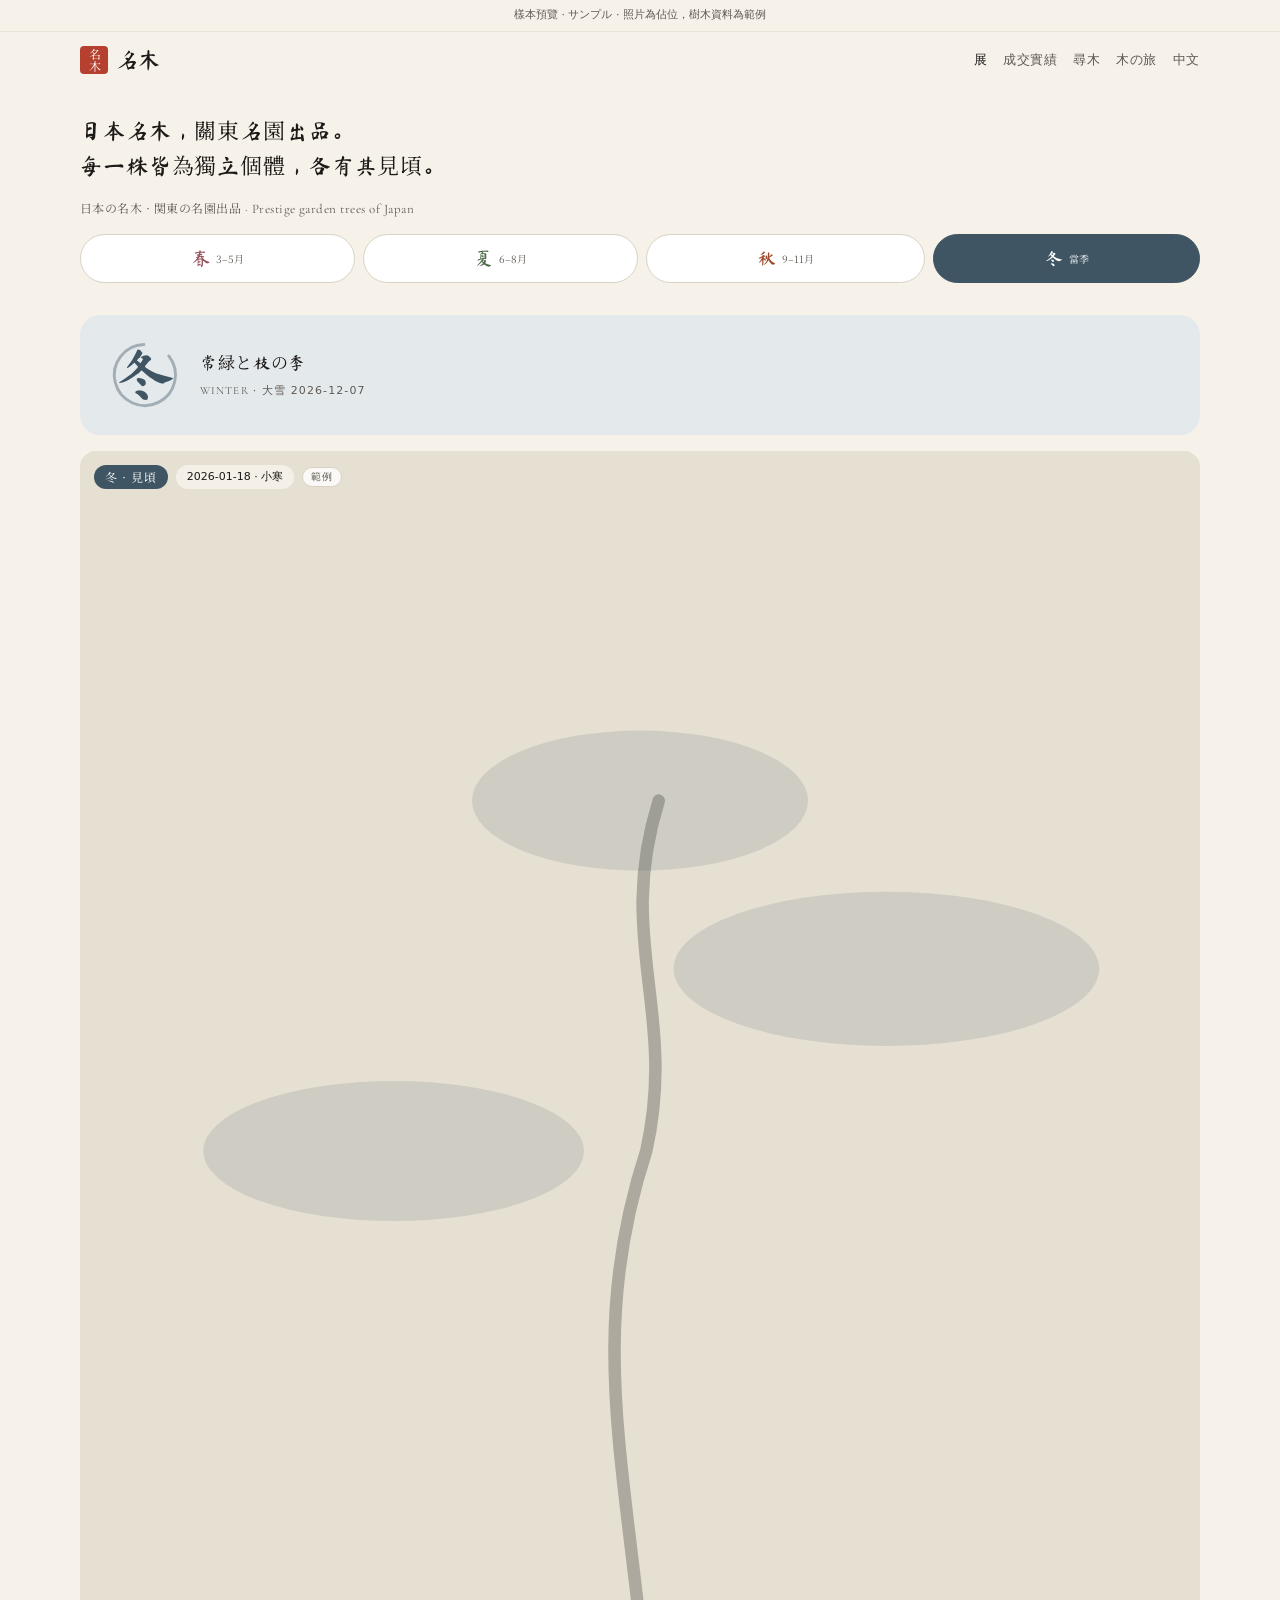
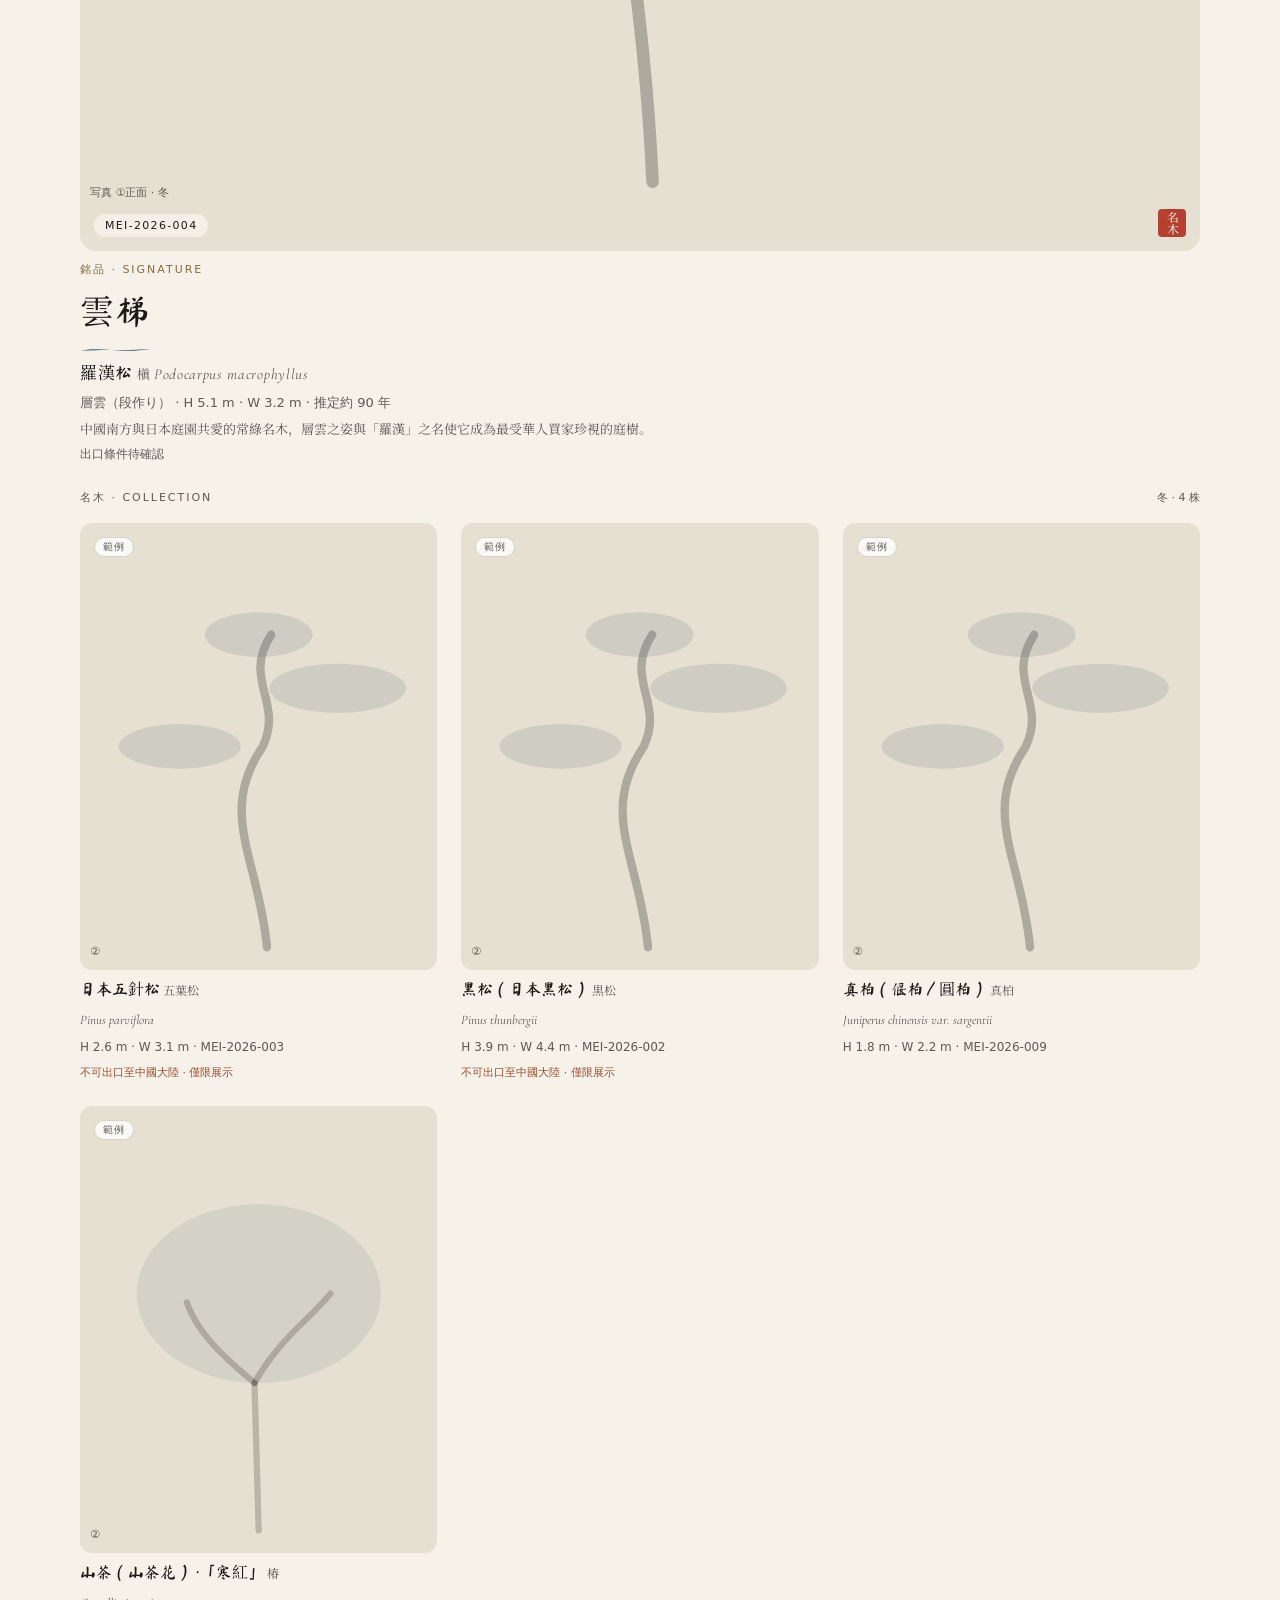
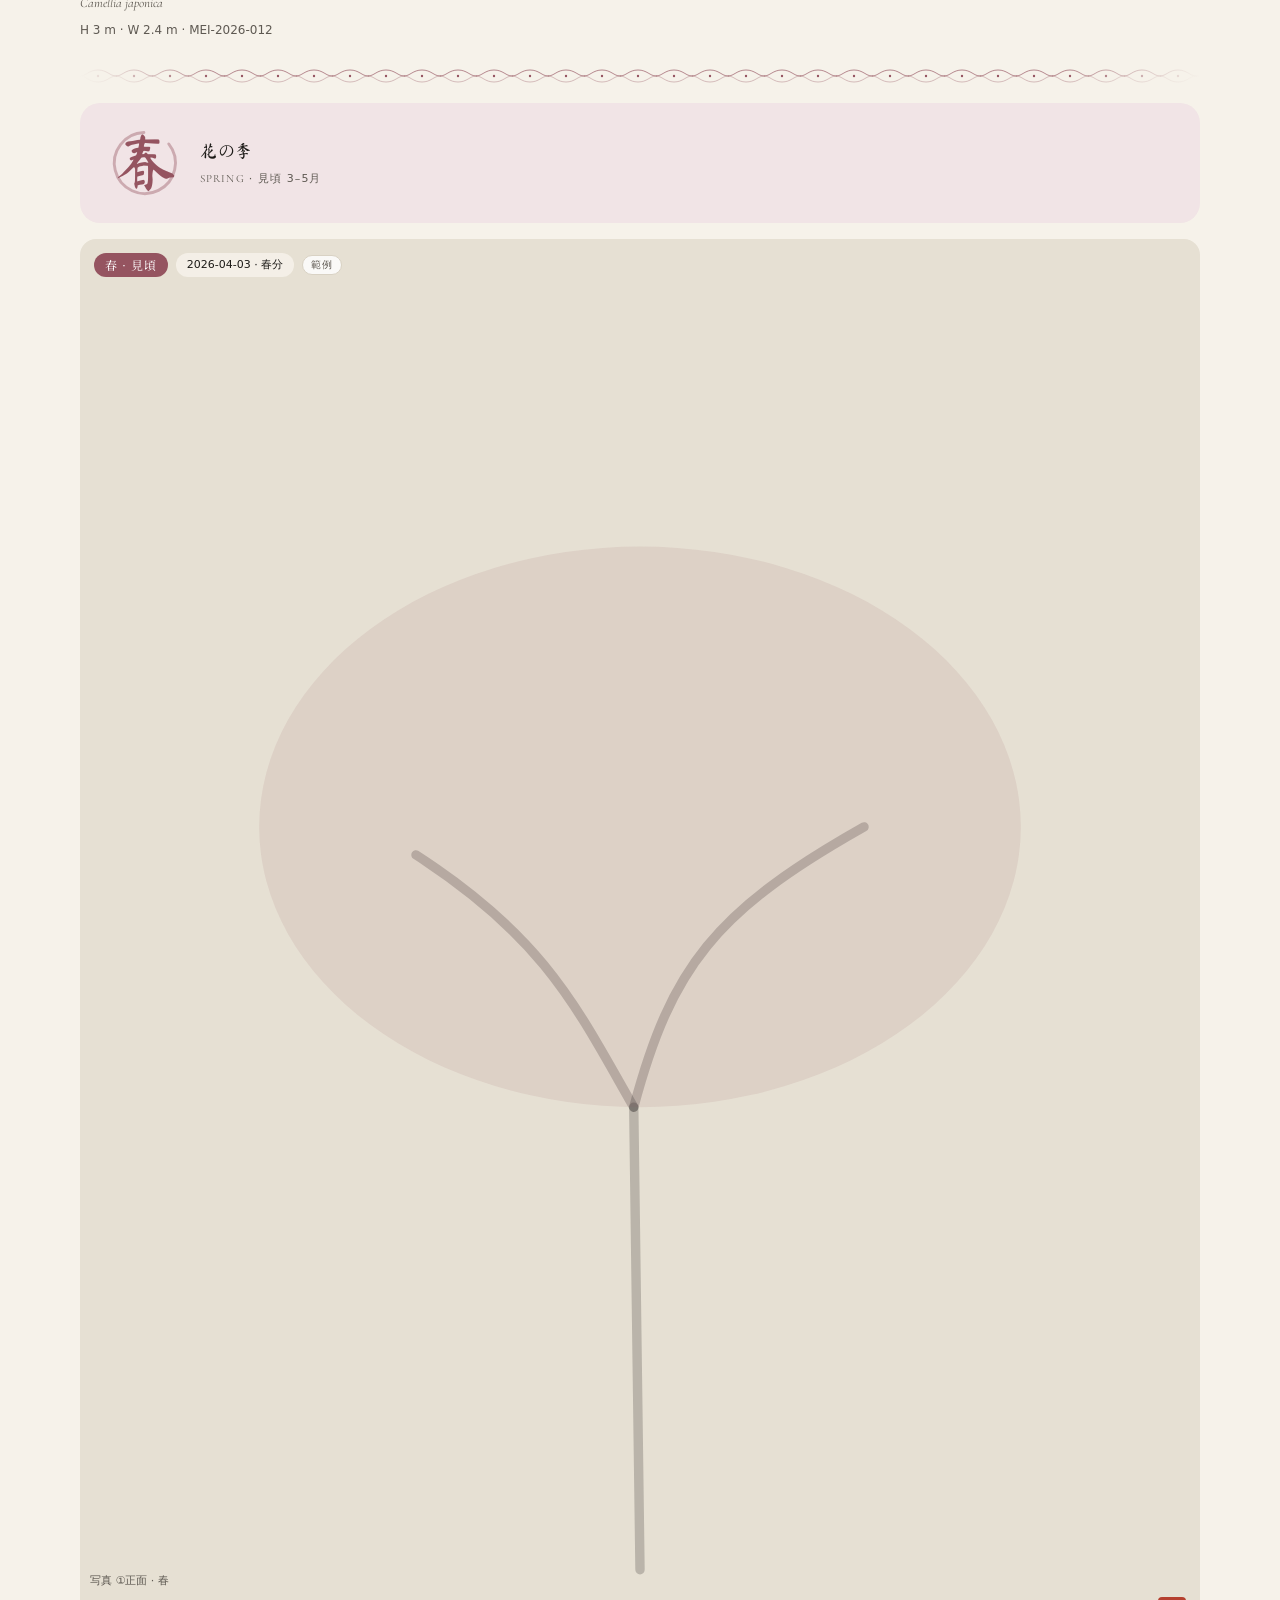
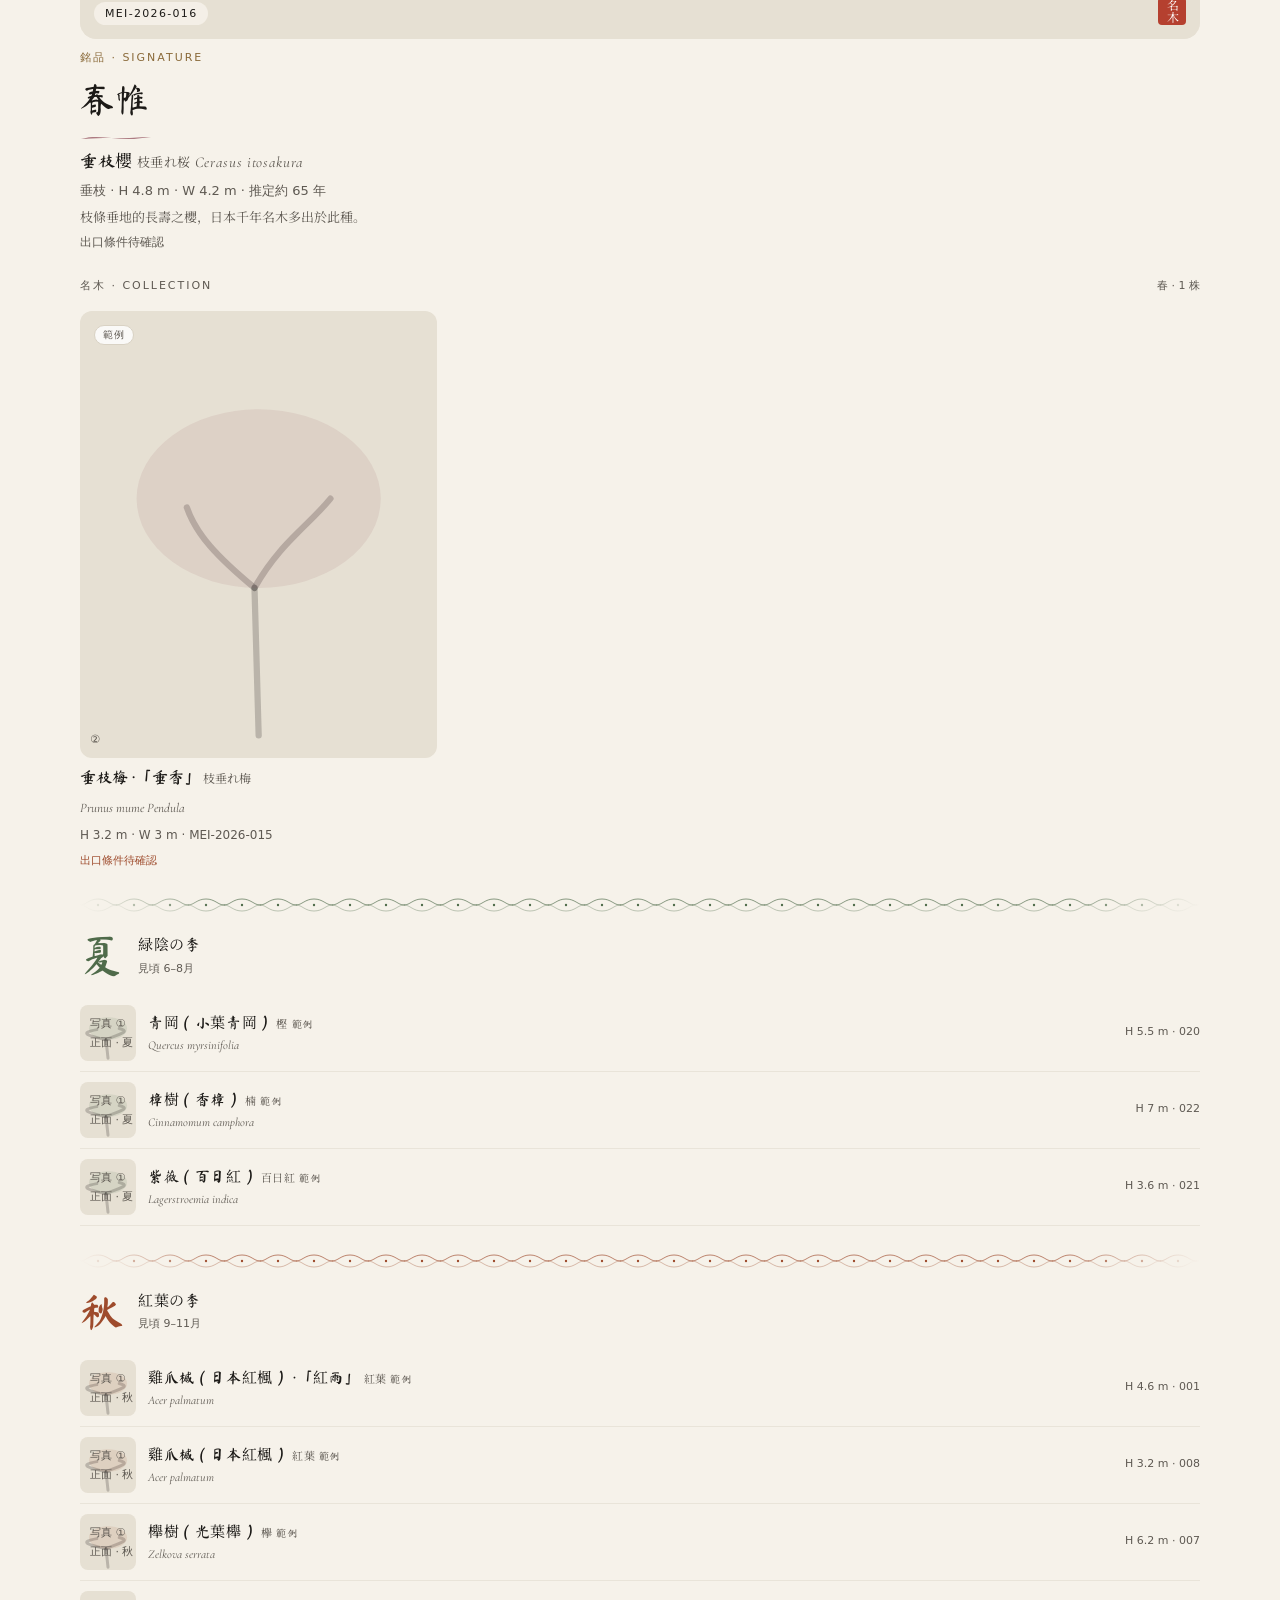
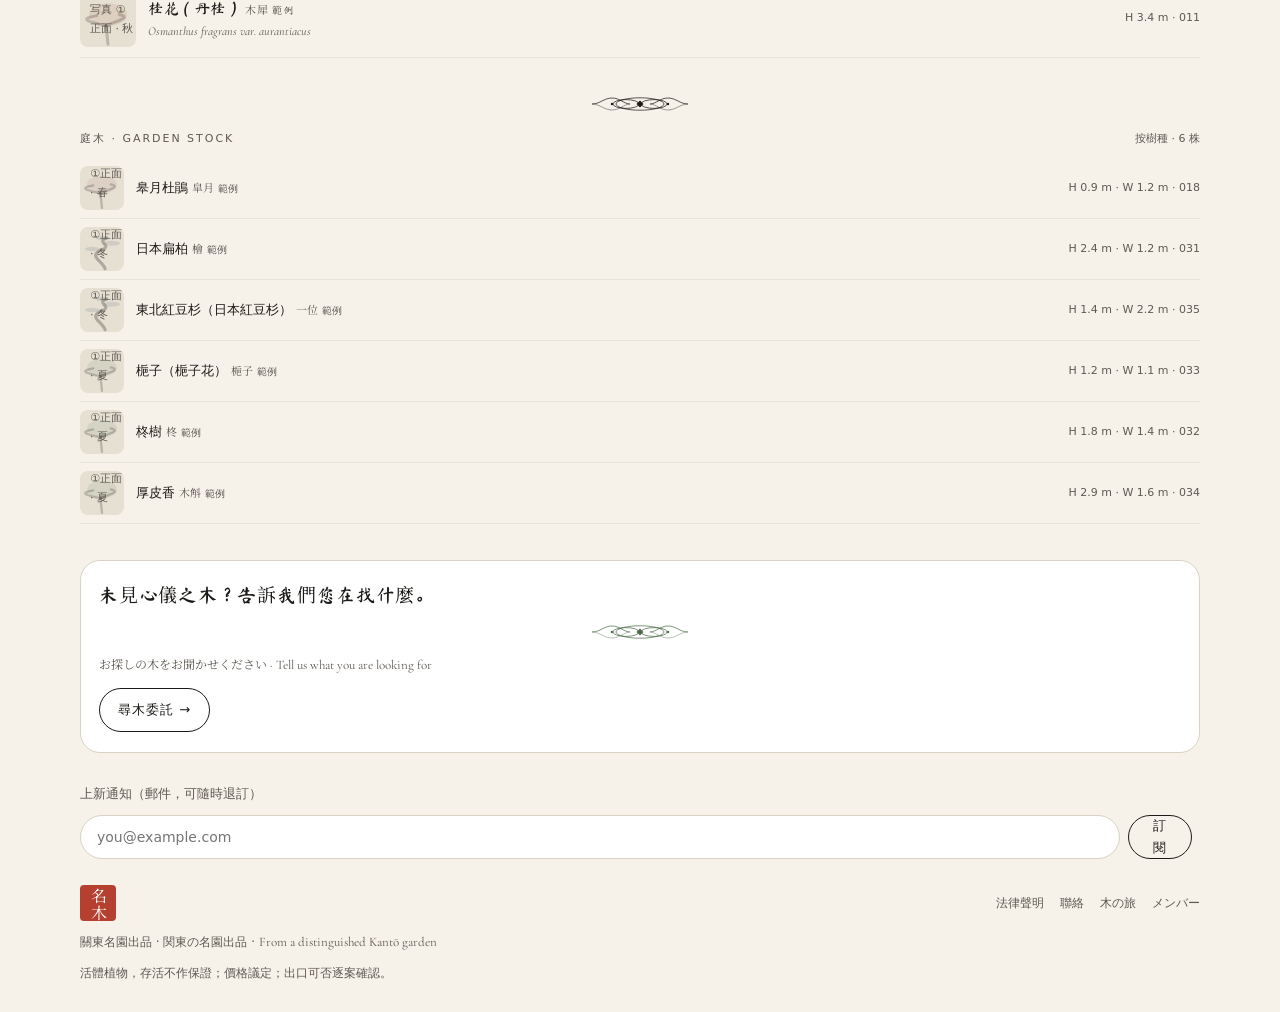
==== commit 21d74880: "Ruling 17: 全部使用繁體字 — every Chinese surface in Traditional characters, typefaces unchanged scripts/to" ====
--- a/index.html
+++ b/index.html
@@ -1,13 +1,13 @@
 <!doctype html>
-<html lang="zh-Hans">
+<html lang="zh-Hant">
 <head>
 <meta charset="utf-8">
 <meta name="viewport" content="width=device-width, initial-scale=1">
-<title>名木 Mei — 日本名木 · 关东名园出品</title>
-<meta name="description" content="日本名木的四季展厅。每一株皆为独立个体，各有其見頃。关东名园出品，价格议定，出口可否逐案确认。">
+<title>名木 Mei — 日本名木 · 關東名園出品</title>
+<meta name="description" content="日本名木的四季展廳。每一株皆為獨立個體，各有其見頃。關東名園出品，價格議定，出口可否逐案確認。">
 <meta name="mei-base" content="./">
-<meta property="og:title" content="名木 Mei — 日本名木 · 关东名园出品">
-<meta property="og:description" content="日本名木的四季展厅。每一株皆为独立个体，各有其見頃。">
+<meta property="og:title" content="名木 Mei — 日本名木 · 關東名園出品">
+<meta property="og:description" content="日本名木的四季展廳。每一株皆為獨立個體，各有其見頃。">
 <link rel="icon" href="assets/favicon.svg" type="image/svg+xml">
 <!-- DEV ONLY: fonts from Google Fonts. Production self-hosts subsets (plan §8) — nothing Google-hosted on a China-facing page. -->
 <link href="https://fonts.googleapis.com/css2?family=Noto+Serif+SC:wght@400;600&amp;family=Noto+Serif+JP:wght@400;600&amp;family=Shippori+Mincho+B1:wght@500;700&amp;family=Ma+Shan+Zheng&amp;family=Cormorant+Garamond:ital,wght@0,400;0,500;1,400&amp;display=swap" rel="stylesheet">
@@ -17,35 +17,35 @@
 <div id="sample-banner" class="sample-banner" aria-live="polite"></div>
 <div class="wrap">
   <header class="hdr">
-    <a class="brand" href="./" aria-label="名木 Mei 首页"><span class="seal">名木</span><span class="brush">名木</span></a>
+    <a class="brand" href="./" aria-label="名木 Mei 首頁"><span class="seal">名木</span><span class="brush">名木</span></a>
     <nav>
       <a href="./" aria-current="page">展</a>
-      <a href="./?sold=1">成交实绩</a>
-      <a href="find/">寻木</a>
+      <a href="./?sold=1">成交實績</a>
+      <a href="find/">尋木</a>
       <a href="journey/">木の旅</a>
       <a href="./?lang=zh" title="中文 · 日本語 · English">中文</a>
     </nav>
   </header>
 
   <section class="stack" style="padding-top: 26px; gap: 14px">
-    <p class="dzh" style="font-size: 22px; line-height: 1.6">日本名木，关东名园出品。<br>每一株皆为独立个体，各有其見頃。</p>
+    <p class="dzh" style="font-size: 22px; line-height: 1.6">日本名木，關東名園出品。<br>每一株皆為獨立個體，各有其見頃。</p>
     <p class="dja muted" lang="ja" style="font-size: 12px">日本の名木 · 関東の名園出品 <span class="en" style="font-size: 13px">· Prestige garden trees of Japan</span></p>
   </section>
 
   <main id="mei-home" style="margin-top: 14px"></main>
 
   <section class="panel white stack reveal in" style="margin-top: 36px; gap: 12px">
-    <p class="dzh" style="font-size: 19px; line-height: 1.5">未见心仪之木？告诉我们您在找什么。</p>
+    <p class="dzh" style="font-size: 19px; line-height: 1.5">未見心儀之木？告訴我們您在找什麼。</p>
     <svg class="orn lace" viewBox="0 0 320 20" aria-hidden="true"><defs><linearGradient id="fl" x1="0" x2="1"><stop offset="0" stop-color="#4F6B4A" stop-opacity="0"/><stop offset="1" stop-color="#4F6B4A" stop-opacity="0.7"/></linearGradient><linearGradient id="fr" x1="0" x2="1"><stop offset="0" stop-color="#4F6B4A" stop-opacity="0.7"/><stop offset="1" stop-color="#4F6B4A" stop-opacity="0"/></linearGradient></defs><path d="M0 10 H112" stroke="url(#fl)" stroke-width="0.9" fill="none"/><path d="M208 10 H320" stroke="url(#fr)" stroke-width="0.9" fill="none"/><g fill="none" stroke="#4F6B4A" stroke-width="0.9" stroke-opacity="0.8"><ellipse cx="160" cy="10" rx="24" ry="6.2"/><ellipse cx="146" cy="10" rx="13" ry="4.4"/><ellipse cx="174" cy="10" rx="13" ry="4.4"/><path d="M112 10 C120 10 124 4 132 4 S144 10 150 10"/><path d="M208 10 C200 10 196 4 188 4 S176 10 170 10"/><path d="M112 10 C120 10 124 16 132 16 S144 10 150 10" stroke-opacity="0.45"/><path d="M208 10 C200 10 196 16 188 16 S176 10 170 10" stroke-opacity="0.45"/></g><rect x="157.5" y="7.5" width="5" height="5" transform="rotate(45 160 10)" fill="#4F6B4A"/><circle cx="132" cy="10" r="1.2" fill="#4F6B4A"/><circle cx="188" cy="10" r="1.2" fill="#4F6B4A"/></svg>
     <p class="muted" lang="ja" style="font-size: 12px">お探しの木をお聞かせください <span class="en" style="font-size: 13px">· Tell us what you are looking for</span></p>
-    <a class="btn ghost" href="find/" style="align-self: flex-start; padding: 0 18px">寻木委托 →</a>
+    <a class="btn ghost" href="find/" style="align-self: flex-start; padding: 0 18px">尋木委託 →</a>
   </section>
 
   <section class="stack" style="padding-top: 30px; gap: 10px">
-    <label for="sub-email" class="muted" style="font-size: 13px">上新通知（邮件，可随时退订）</label>
+    <label for="sub-email" class="muted" style="font-size: 13px">上新通知（郵件，可隨時退訂）</label>
     <form style="display: flex; gap: 8px" action="api/mei?action=subscribe" method="post" onsubmit="event.preventDefault(); this.querySelector('[data-msg]').textContent = '订阅功能在 P6 上线。';">
       <input id="sub-email" class="input" type="email" name="email" placeholder="you@example.com" required>
-      <button type="submit" class="btn ghost" style="padding: 0 18px">订阅</button>
+      <button type="submit" class="btn ghost" style="padding: 0 18px">訂閱</button>
       <span data-msg class="muted" style="font-size: 12px; align-self: center"></span>
     </form>
   </section>
@@ -53,10 +53,10 @@
   <footer class="ftr">
     <div class="row">
       <span class="seal m">名木</span>
-      <nav><a href="legal/">法律声明</a><a href="legal/#contact">联系</a><a href="journey/">木の旅</a><a href="login/" title="供給者・スタッフの入口" rel="nofollow">メンバー</a></nav>
+      <nav><a href="legal/">法律聲明</a><a href="legal/#contact">聯絡</a><a href="journey/">木の旅</a><a href="login/" title="供給者・スタッフの入口" rel="nofollow">メンバー</a></nav>
     </div>
-    <span>关东名园出品 · 関東の名園出品 · <span class="en" style="font-size: 13px">From a distinguished Kantō garden</span></span>
-    <span>活体植物，存活不作保证；价格议定；出口可否逐案确认。</span>
+    <span>關東名園出品 · 関東の名園出品 · <span class="en" style="font-size: 13px">From a distinguished Kantō garden</span></span>
+    <span>活體植物，存活不作保證；價格議定；出口可否逐案確認。</span>
   </footer>
 </div>
 <script src="assets/qr.js"></script>
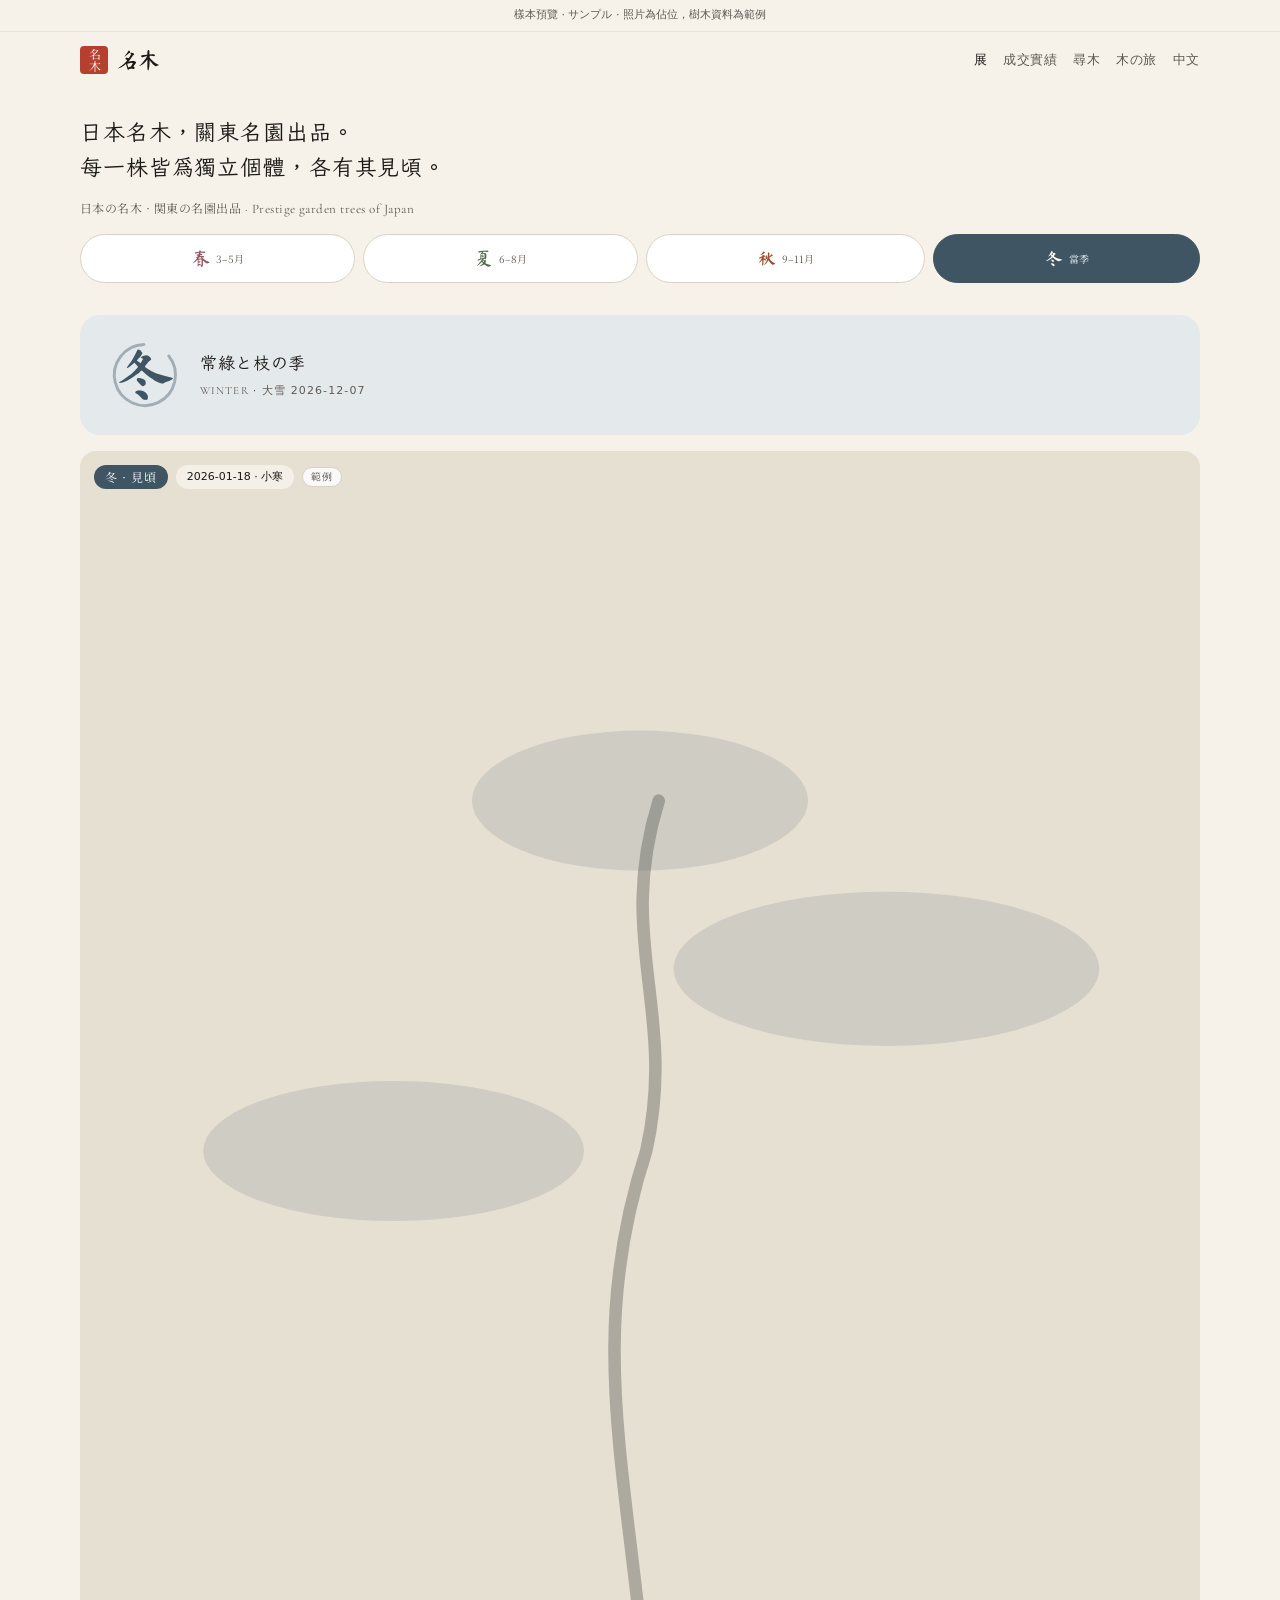
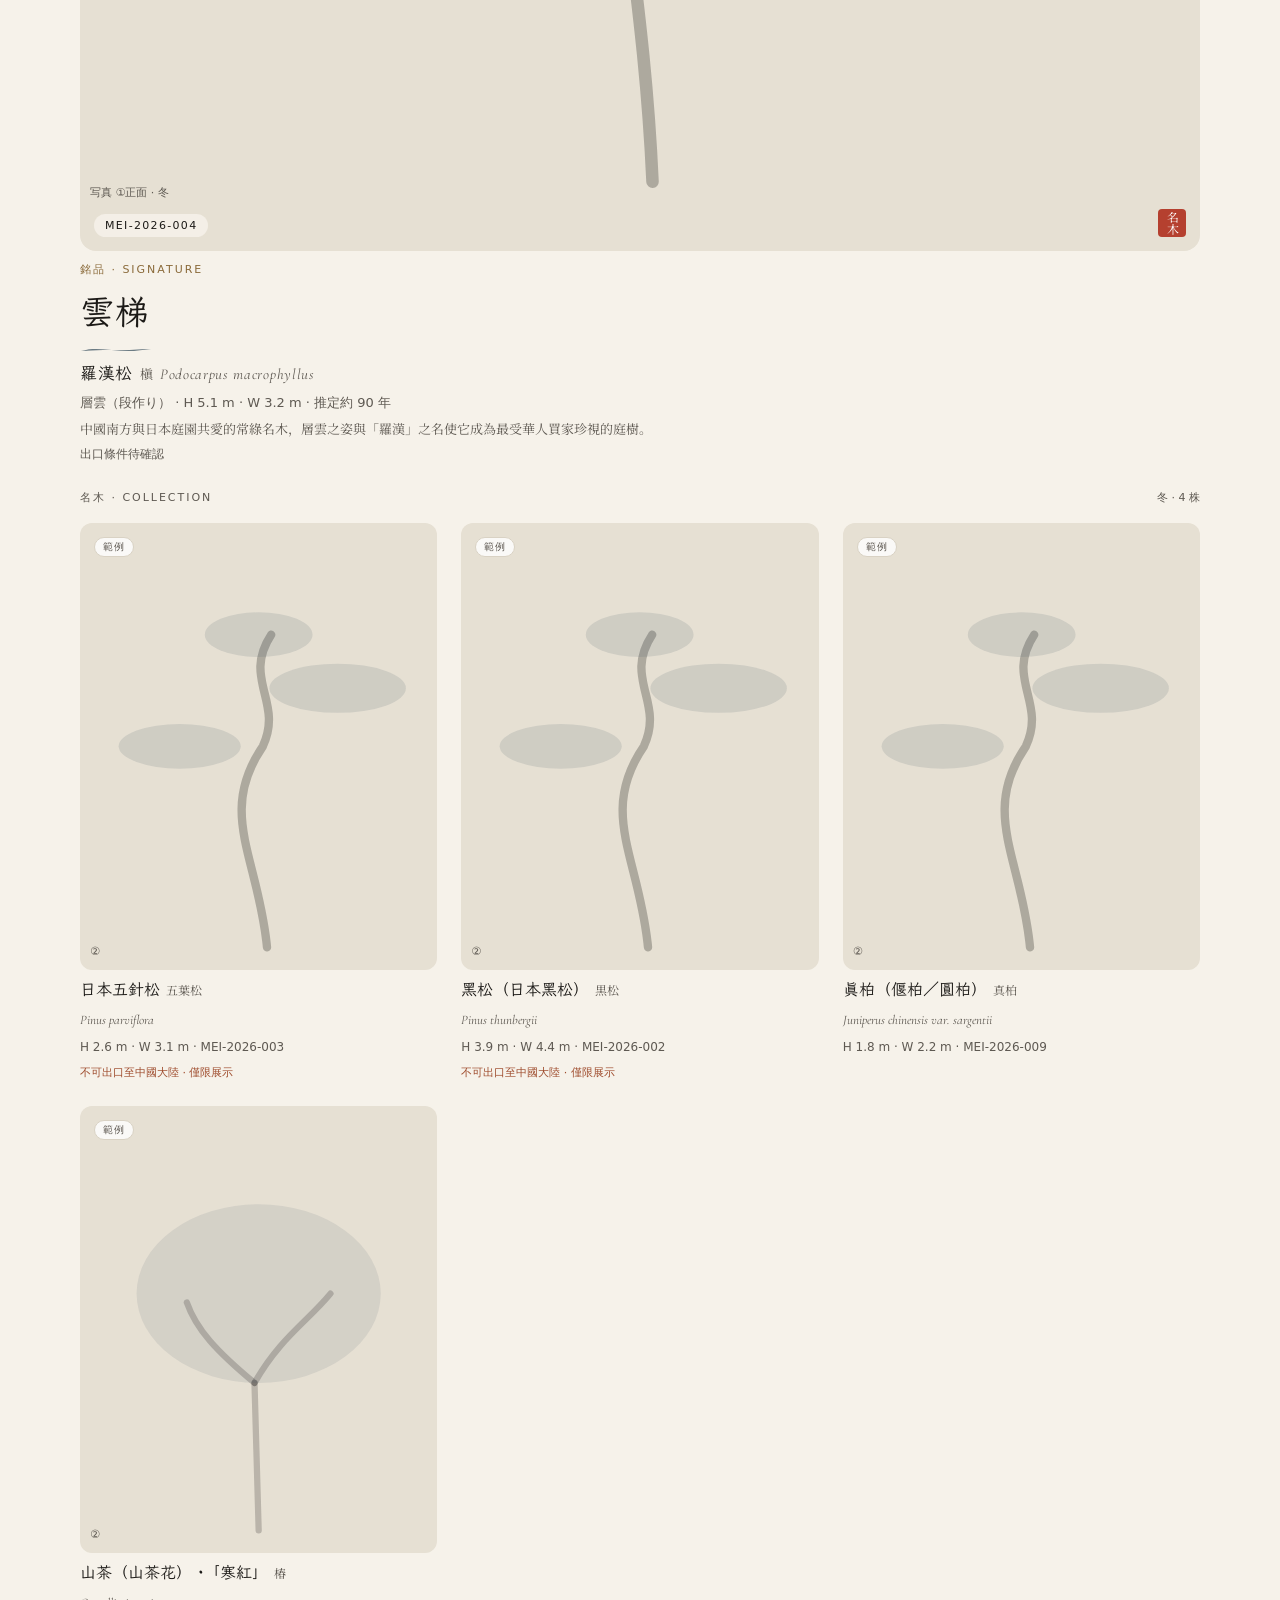
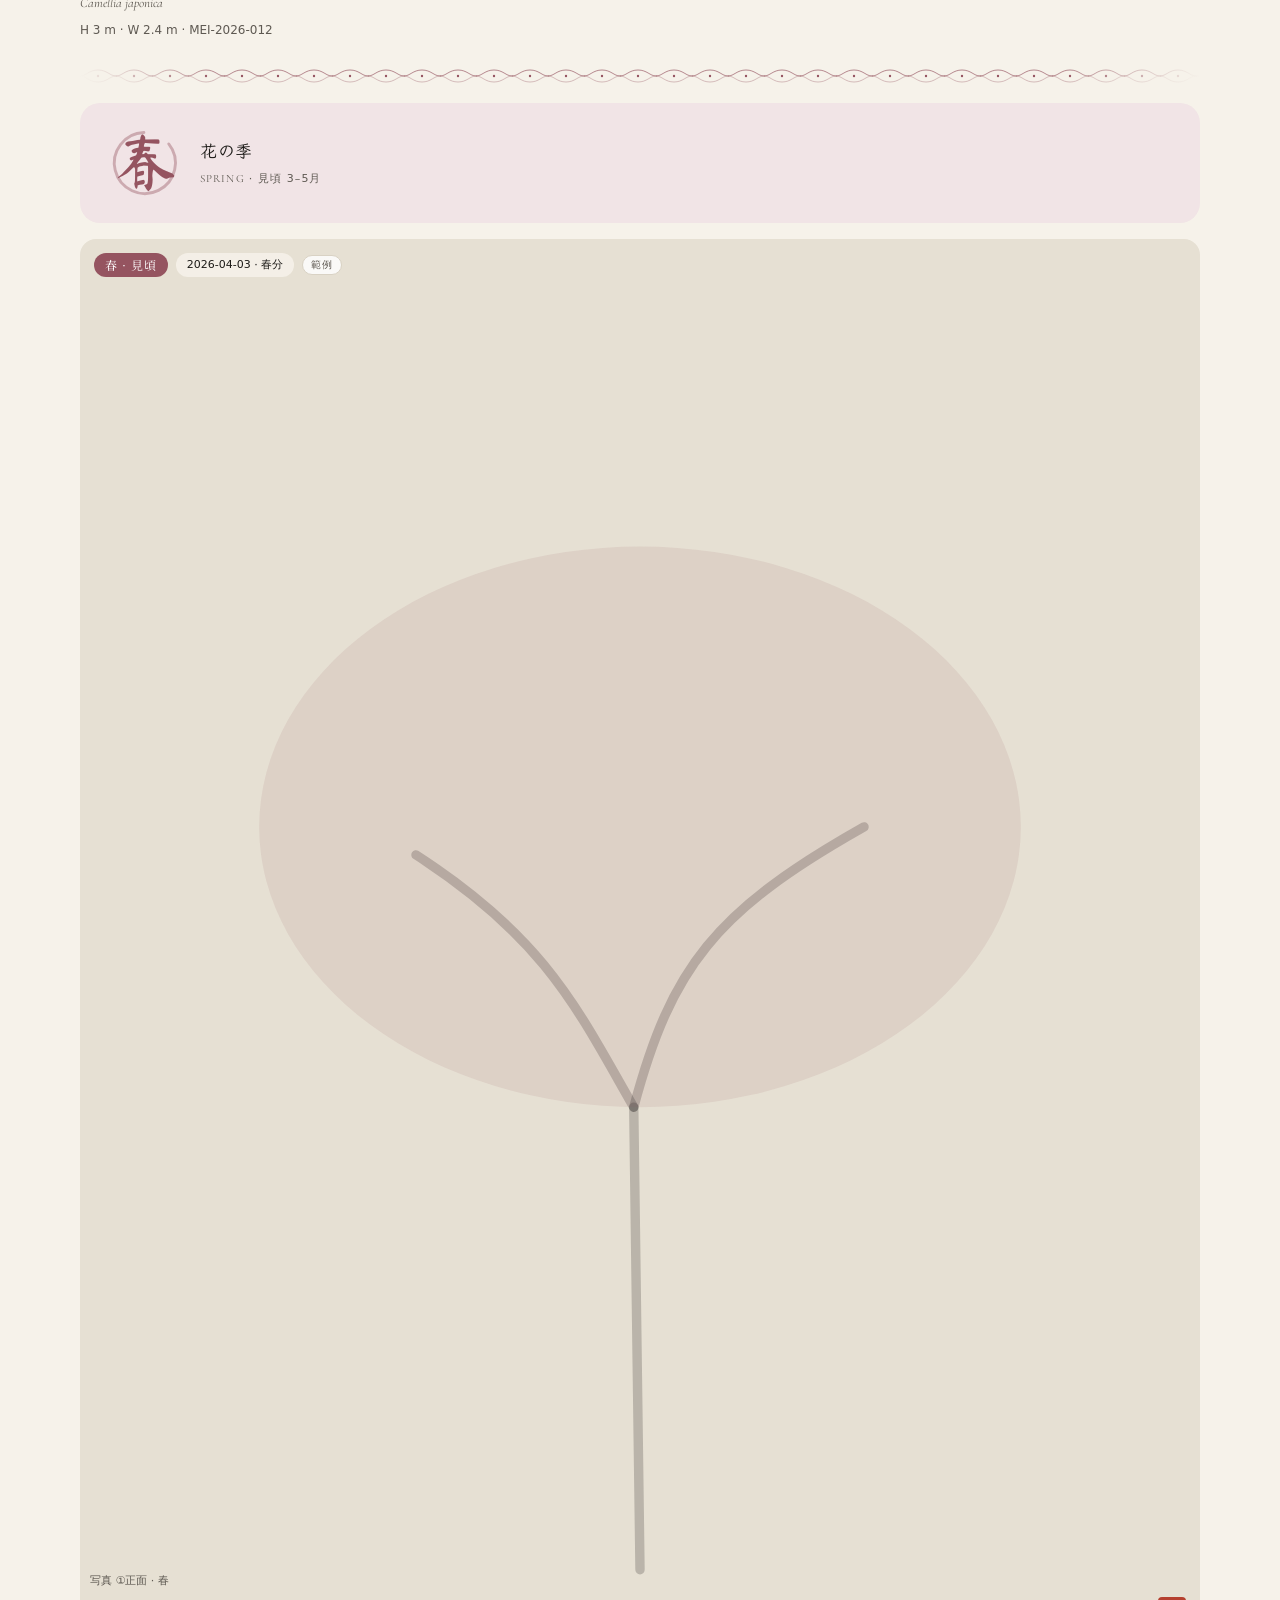
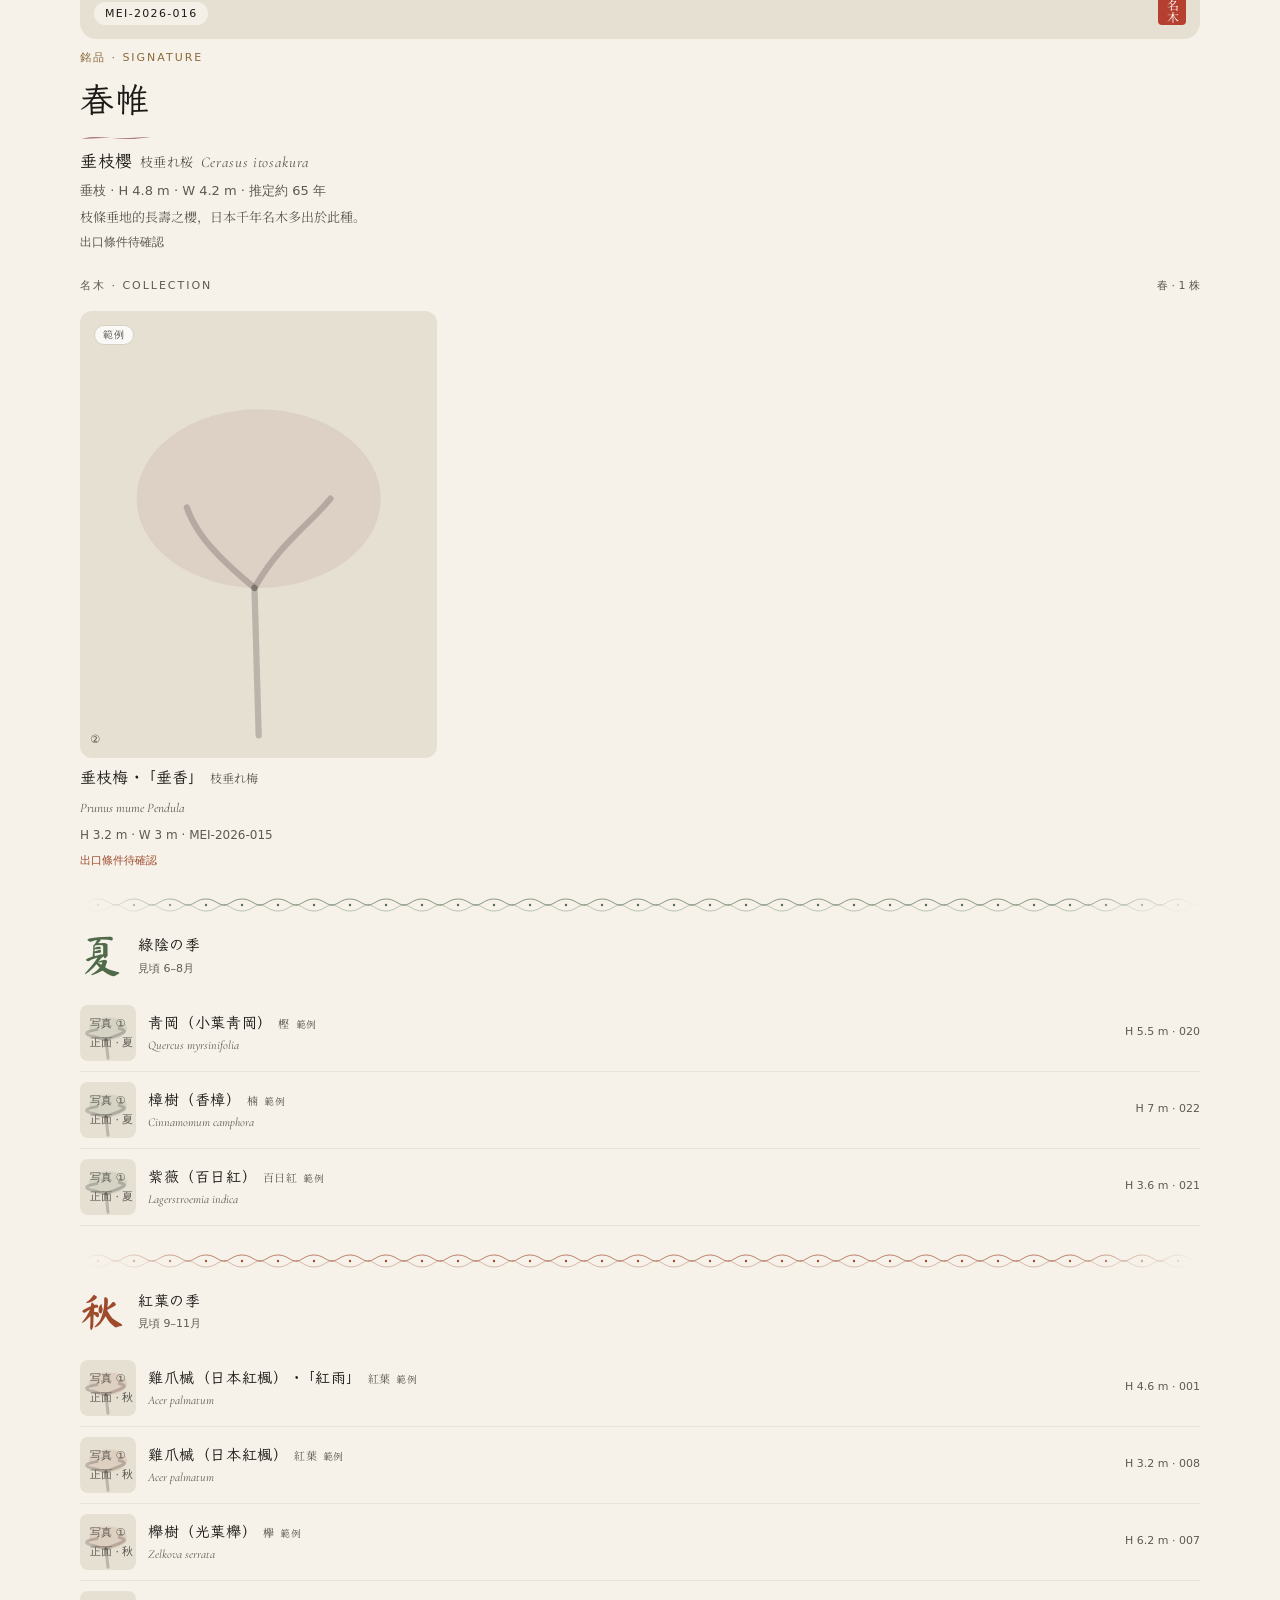
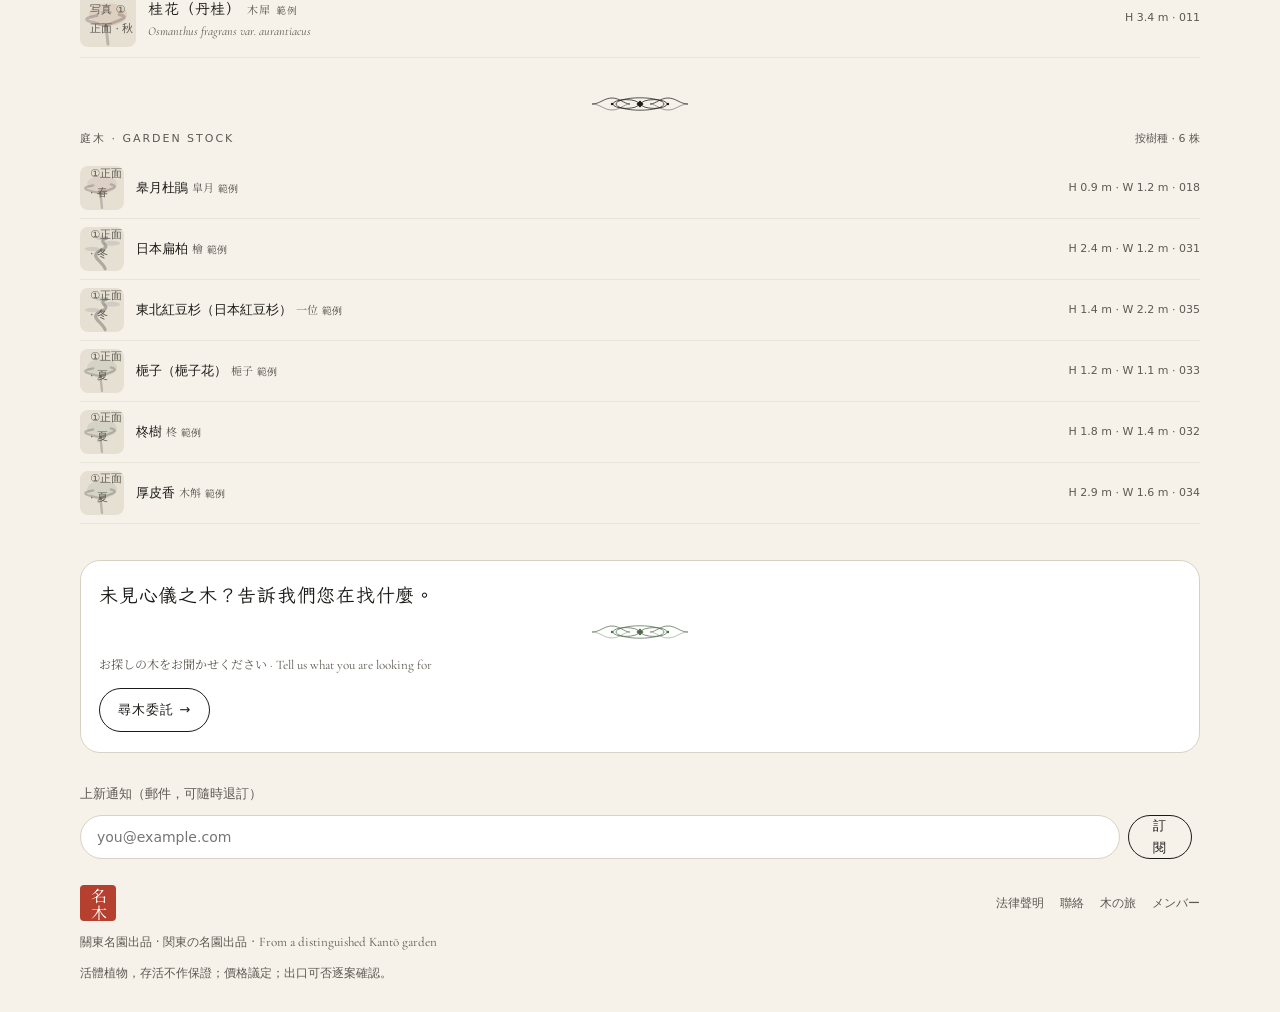
==== commit 96f6f4e0: "繁體 on every surface, and faces that can draw it — the owner's 2026-10-07 call: 消除字體不一致 The brush (Ma" ====
--- a/index.html
+++ b/index.html
@@ -10,7 +10,7 @@
 <meta property="og:description" content="日本名木的四季展廳。每一株皆為獨立個體，各有其見頃。">
 <link rel="icon" href="assets/favicon.svg" type="image/svg+xml">
 <!-- DEV ONLY: fonts from Google Fonts. Production self-hosts subsets (plan §8) — nothing Google-hosted on a China-facing page. -->
-<link href="https://fonts.googleapis.com/css2?family=Noto+Serif+SC:wght@400;600&amp;family=Noto+Serif+JP:wght@400;600&amp;family=Shippori+Mincho+B1:wght@500;700&amp;family=Ma+Shan+Zheng&amp;family=Cormorant+Garamond:ital,wght@0,400;0,500;1,400&amp;display=swap" rel="stylesheet">
+<link href="https://fonts.googleapis.com/css2?family=Noto+Serif+TC:wght@400;600&amp;family=Noto+Serif+JP:wght@400;600&amp;family=Shippori+Mincho+B1:wght@500;700&amp;family=LXGW+WenKai+TC&amp;family=Ma+Shan+Zheng&amp;family=Cormorant+Garamond:ital,wght@0,400;0,500;1,400&amp;display=swap" rel="stylesheet">
 <link rel="stylesheet" href="assets/mei.css">
 </head>
 <body>
@@ -43,7 +43,7 @@
 
   <section class="stack" style="padding-top: 30px; gap: 10px">
     <label for="sub-email" class="muted" style="font-size: 13px">上新通知（郵件，可隨時退訂）</label>
-    <form style="display: flex; gap: 8px" action="api/mei?action=subscribe" method="post" onsubmit="event.preventDefault(); this.querySelector('[data-msg]').textContent = '订阅功能在 P6 上线。';">
+    <form style="display: flex; gap: 8px" action="api/mei?action=subscribe" method="post" onsubmit="event.preventDefault(); this.querySelector('[data-msg]').textContent = '訂閱功能在 P6 上線。';">
       <input id="sub-email" class="input" type="email" name="email" placeholder="you@example.com" required>
       <button type="submit" class="btn ghost" style="padding: 0 18px">訂閱</button>
       <span data-msg class="muted" style="font-size: 12px; align-self: center"></span>
--- a/assets/mei.css
+++ b/assets/mei.css
@@ -23,13 +23,16 @@
 
   --r-0: 0; --r-1: 6px; --r-2: 12px; --r-3: 20px; --r-pill: 999px;
 
-  --f-sans: system-ui, "PingFang SC", "Hiragino Sans", "Microsoft YaHei", "Noto Sans CJK SC", sans-serif;
+  /* Chinese is 繁體 everywhere (ruling 17). Every Chinese face below must carry the Traditional glyph set, or a
+     title renders half brush, half serif — the owner's 2026-10-07 call: 消除字體不一致. The brush (Ma Shan Zheng,
+     Simplified-only) keeps just two jobs whose glyphs it has: the 名木 wordmark and the season kanji 春夏秋冬. */
+  --f-sans: system-ui, "PingFang TC", "Hiragino Sans", "Microsoft JhengHei", "Noto Sans CJK TC", sans-serif;
   --f-sans-ja: system-ui, "Hiragino Sans", "Yu Gothic", "Noto Sans CJK JP", sans-serif;
-  --f-serif: "Noto Serif SC", "Noto Serif JP", serif;
+  --f-serif: "Noto Serif TC", "Noto Serif JP", serif;
   --f-serif-ja: "Noto Serif JP", serif;
-  --f-dzh: "Ma Shan Zheng", "Noto Serif SC", serif;      /* the brush of the 名木 wordmark carries every Chinese title (owner, 2026-10-03) */
+  --f-dzh: "LXGW WenKai TC", "Noto Serif TC", serif;      /* 楷 with the full 繁體 set carries every Chinese title (owner, 2026-10-07) */
   --f-dja: "Shippori Mincho B1", "Noto Serif JP", serif;
-  --f-brush: "Ma Shan Zheng", "Noto Serif SC", serif;
+  --f-brush: "Ma Shan Zheng", "LXGW WenKai TC", "Noto Serif TC", serif;
   --f-latin: "Cormorant Garamond", Georgia, serif;
 
   --gutter: 16px;
@@ -198,6 +201,7 @@
 .tree-name .vert { font-family: var(--f-dja); font-size: 17px; letter-spacing: 0.22em; color: var(--muted); border-left: 1px solid var(--hairline); padding-left: 10px; justify-self: end; margin-top: 22px; }
 .text h2 { font-family: var(--f-dzh); font-size: 24px; font-weight: 400; line-height: 1.45; letter-spacing: 0.02em; }
 .text p { font-family: var(--f-serif); font-size: 16px; line-height: 1.9; }
+.text p:lang(ja), .knowledge .intro:lang(ja) { font-family: var(--f-serif-ja); }   /* the 原文 paragraph: JP serif, not TC-with-fallbacks */
 .knowledge { display: flex; flex-direction: column; gap: 12px; }
 .knowledge .intro { font-family: var(--f-serif); font-size: 15px; line-height: 1.9; }
 .knowledge dl { display: flex; flex-direction: column; gap: 10px; }
